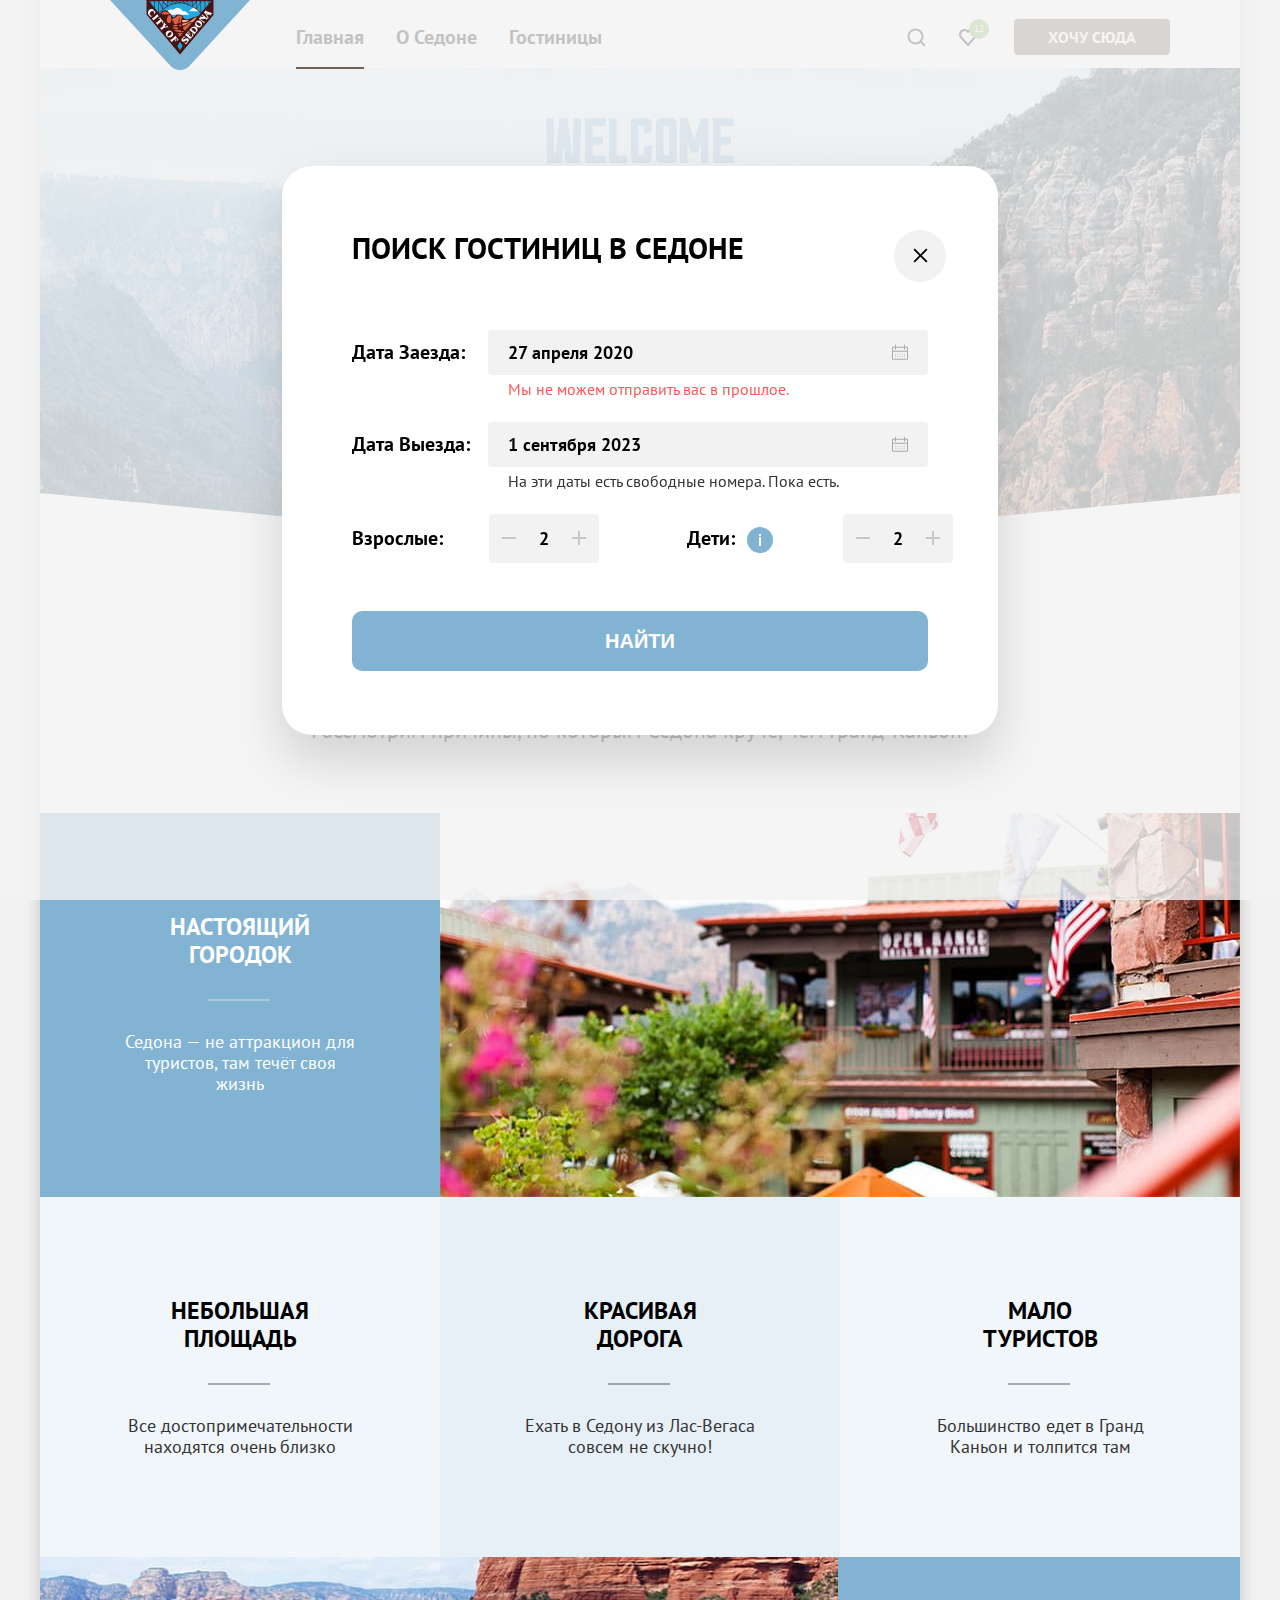
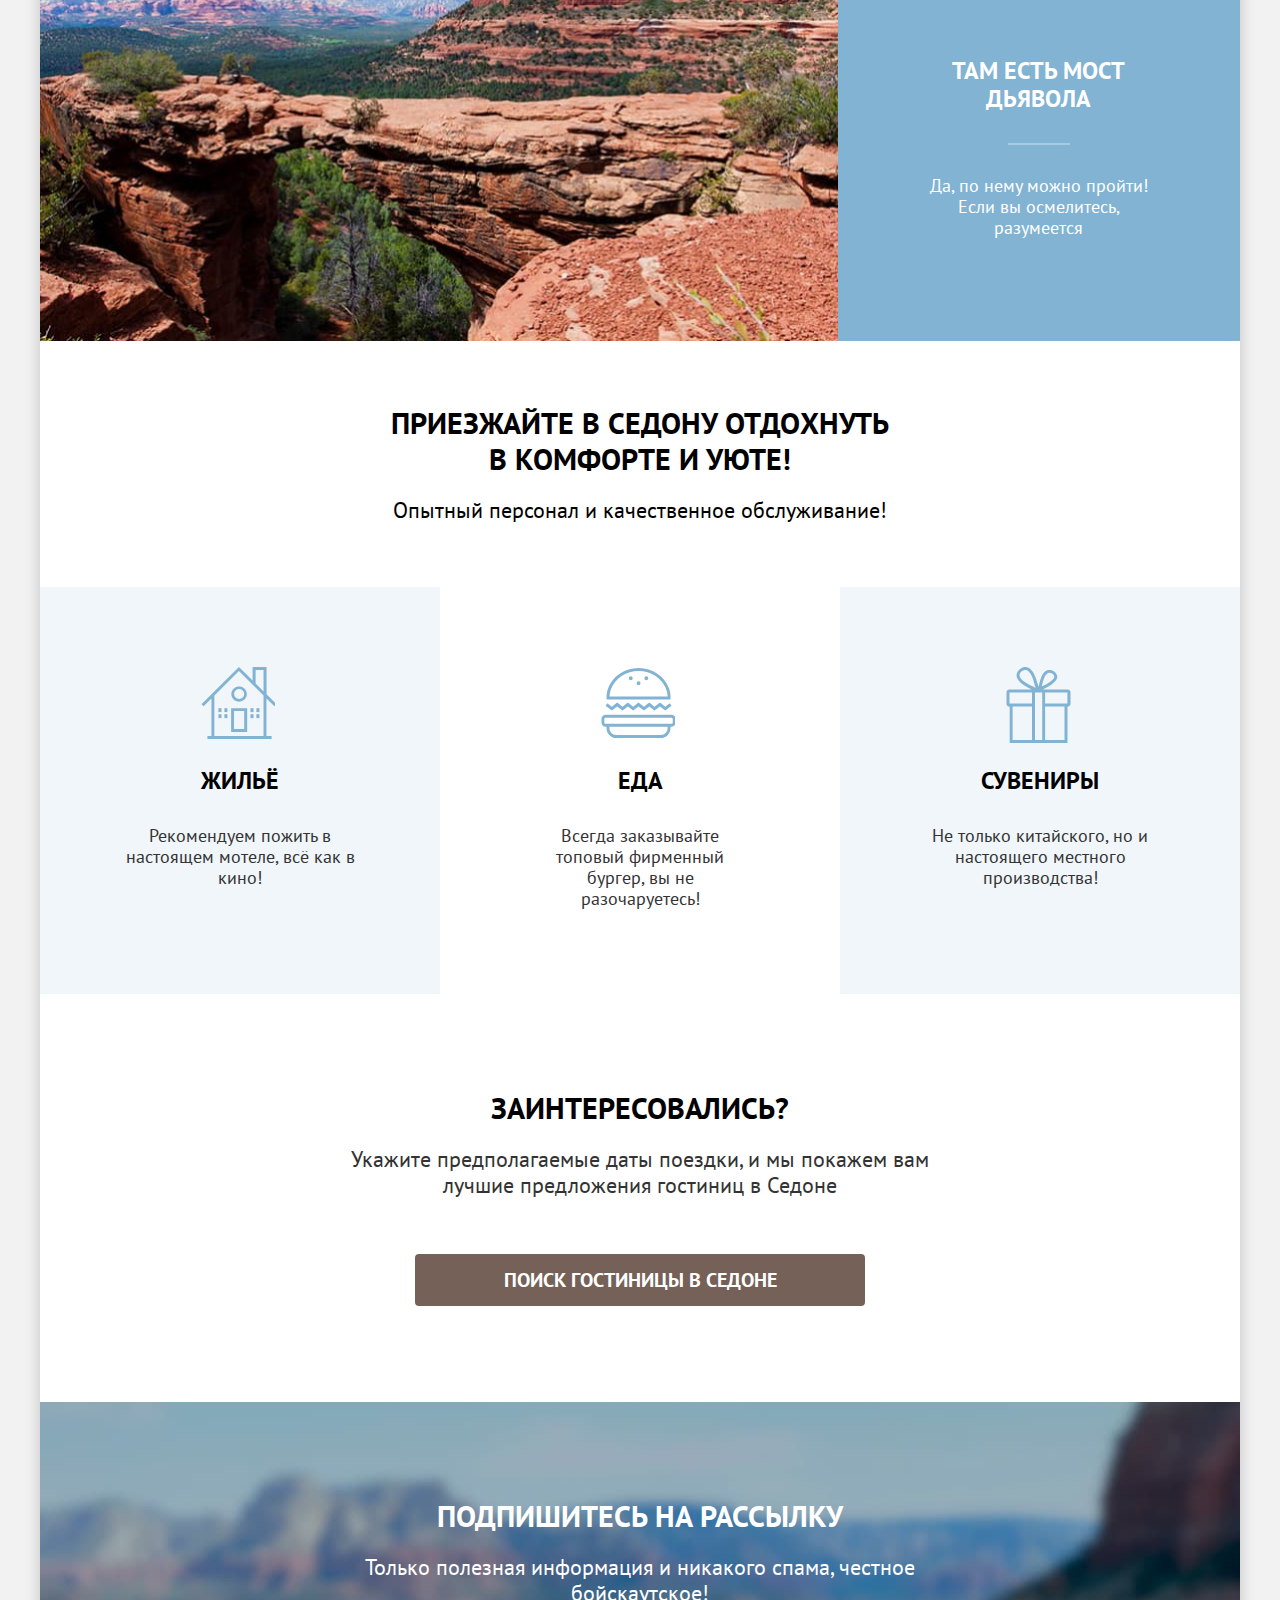
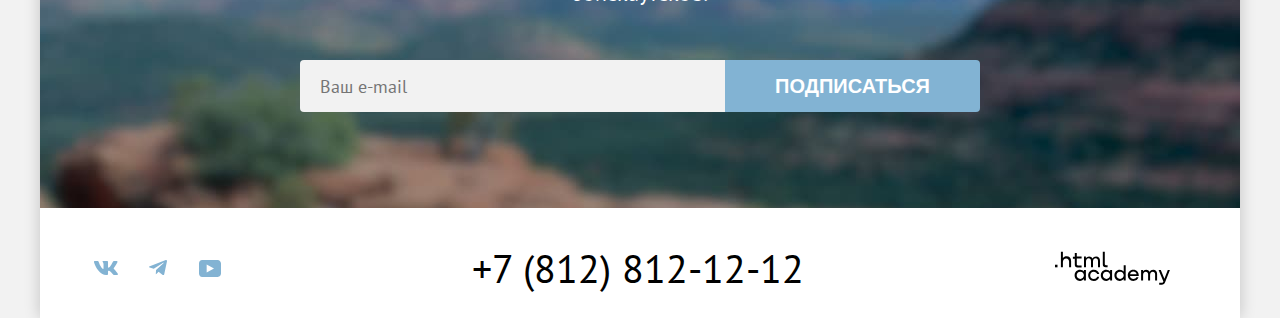
==== 9/index.html @ b0ceb41c ":heavy_check_mark: Сборка #9" ====
<!DOCTYPE html>
<html lang="ru">
  <head>
    <meta charset="utf-8">
    <title>HTML Academy: Седона</title>
    <link rel="stylesheet" href="styles/styles.css">
    <base href="https://htmlacademy-htmlcss.github.io/2109103-sedona-36/9/">
</head>
  <body>
    <div class="page-container">
      <header class="page-header">
        <nav class="main-navigation">
          <a class="navigation-logo" href="#"><img src="images/logo/logo-header.svg" alt="Логотип Седона." width="140" height="70"></a>
          <ul class="navigation-list">
            <li class="navigation-item">
              <a class="navigation-link navigation-link-current" href="main.html">Главная</a>
            </li>
            <li class="navigation-item">
              <a class="navigation-link" href="about.html">О седоне</a>
            </li>
            <li class="navigation-item">
              <a class="navigation-link" href="catalog.html">Гостиницы</a>
            </li>
          </ul>
          <ul class="navigation-list navigation-user">
            <li class="navigation-item">
              <a class="navigation-link" href="#">
                <svg class="navigation-icon" width="20" height="20" viewBox="0 0 20 20" aria-hidden="true" focusable="false" fill="none" xmlns="http://www.w3.org/2000/svg">
                  <path d="M19.5 18.0083L15.8 14.3287C16.8 13.0359 17.5 11.3453 17.5 9.4558C17.5 5.08011 13.9 1.5 9.5 1.5C5.1 1.5 1.5 5.17956 1.5 9.55525C1.5 13.9309 5.1 17.511 9.5 17.511C11.3 17.511 13 16.9144 14.4 15.8204L18.1 19.5L19.5 18.0083ZM9.5 15.5221C6.2 15.5221 3.5 12.837 3.5 9.55525C3.5 6.27348 6.2 3.5884 9.5 3.5884C12.8 3.5884 15.5 6.27348 15.5 9.55525C15.5 12.837 12.8 15.5221 9.5 15.5221Z"/>
                </svg>
                <span class="visually-hidden">Поиск.</span>
              </a>
            </li>
            <li class="navigation-item">
              <a class="navigation-link" href="#">
                <svg class="navigation-icon" width="20" height="20" viewBox="0 0 20 20" aria-hidden="true" focusable="false" fill="none" xmlns="http://www.w3.org/2000/svg">
                  <path d="M9.9 19C9.6 19 9.3 18.9 9.1 18.6C3.7 12.5 2.4 11.1 2.1 10.7C1.4 9.8 1 8.6 1 7.4C1 4.4 3.4 2 6.5 2C7.8 2 9 2.5 10 3.3C11 2.5 12.3 2 13.5 2C16.5 2 19 4.4 19 7.4C19 8.7 18.5 9.9 17.7 10.8L10.7 18.7C10.5 18.9 10.3 19 9.9 19ZM3.9 9.5C4.2 9.9 7.4 13.5 10 16.4L16.2 9.4C16.7 8.9 16.9 8.2 16.9 7.4C16.9 5.6 15.4 4.1 13.6 4.1C12.6 4.1 11.6 4.6 10.9 5.4C10.6 5.7 10.3 5.8 10 5.8C9.7 5.8 9.4 5.6 9.2 5.4C8.5 4.6 7.5 4.1 6.5 4.1C4.7 4.1 3.2 5.6 3.2 7.4C3.1 8.3 3.5 9 3.9 9.5C3.8 9.5 3.8 9.5 3.9 9.5Z"/>
                </svg>
                <span class="visually-hidden">Избранное.</span>
              </a>
              <span class="navigation-link-counter">12</span>
            </li>
            <li class="navigation-item">
              <a class="button navigation-button" href="#">
                Хочу сюда
              </a>
            </li>
          </ul>
        </nav>
      </header>
      <main class="main-container main-index">
        <section class="main-hero">
          <h1 class="visually-hidden">Седона.</h1>
          <img class="logo" src="images/logo/logo-welcome.svg" width="458" height="352" alt="Логотип города Седона с надписью добро пожаловать.">
        </section>

        <section class="welcome advantages-location">
          <h2 class="welcome-title">Седона — небольшой городок в Аризоне, заслуживающий большего!</h2>
          <p class="welcome-description">Рассмотрим причины, по которым Седона круче, чем Гранд-Каньон!</p>

          <h2 class="visually-hidden">Преимущества места расположения.</h2>
          <ul class="advantages-location-list">
            <li class="advantages-location-item location-item-image">
              <div class="item-container">
                <h3 class="advantages-location-title">Настоящий городок</h3>
                <p class="advantages-location-description">Седона — не аттракцион для туристов, там течёт своя жизнь</p>
              </div>
              <img class="advantages-location-image" src="images/advantages/advantages-photo-1.jpg" width="800" height="384" alt="Вид на бар в городе Седона.">
            </li>
            <li class="advantages-location-item bright-block">
              <div class="item-container item-container-white">
                <h3 class="advantages-location-title">Небольшая площадь</h3>
                <p class="advantages-location-description">Все достопримечательности находятся очень близко</p>
              </div>
            </li>
            <li class="advantages-location-item dark-block">
              <div class="item-container item-container-white">
                <h3 class="advantages-location-title">Красивая дорога</h3>
                <p class="advantages-location-description">Ехать в Седону из Лас-Вегаса совсем не скучно!</p>
              </div>
            </li>
            <li class="advantages-location-item bright-block">
              <div class="item-container item-container-white">
                <h3 class="advantages-location-title">Мало туристов</h3>
                <p class="advantages-location-description">Большинство едет в Гранд Каньон и толпится там</p>
              </div>
            </li>
            <li class="advantages-location-item location-item-image">
              <img class="advantages-location-image" src="images/advantages/advantages-photo-2.jpg" width="800" height="384" alt="Вид на каньон в городе Седона.">
              <div class="item-container">
                <h3 class="advantages-location-title">Там есть мост дьявола</h3>
                <p class="advantages-location-description">Да, по нему можно пройти! Если вы осмелитесь, разумеется</p>
              </div>
            </li>
          </ul>
        </section>

        <section class="about advantages-company">
          <h2 class="about-title">Приезжайте в Седону отдохнуть в комфорте и уюте!</h2>
          <p class="about-description">Опытный персонал и качественное обслуживание!</p>

          <h2 class="visually-hidden">Преимущества компании.</h2>
          <ul class="advantages-company-list">
            <li class="advantages-company-item advantages-accomodation bright-block">
              <h3 class="advantages-company-title ">Жильё</h3>
              <p class="advantages-company-description">Рекомендуем пожить в настоящем мотеле, всё как в кино!</p>
            </li>
            <li class="advantages-company-item advantages-food">
              <h3 class="advantages-company-title">Еда</h3>
              <p class="advantages-company-description">Всегда заказывайте топовый фирменный бургер, вы не разочаруетесь!</p>
            </li>
            <li class="advantages-company-item advantages-souvenirs bright-block">
              <h3 class="advantages-company-title">Сувениры</h3>
              <p class="advantages-company-description">Не только китайского, но и настоящего местного производства!</p>
            </li>
          </ul>
        </section>

        <section class="book-hotel">
          <h2 class="book-hotel-title">Заинтересовались?</h2>
          <p class="book-hotel-description">Укажите предполагаемые даты поездки, и мы покажем вам лучшие предложения гостиниц в Седоне</p>
          <a class="button book-hotel-button" href="catalog.html">Поиск гостиницы в Седоне</a>
        </section>
      </main>

      <footer class="page-footer">
          <section class="subscription">
            <h2 class="subscription-title">Подпишитесь на рассылку</h2>
            <p class="subscription-description">Только полезная информация и никакого спама, честное бойскаутское!</p>
            <form action="https://echo.htmlacademy.ru/" class="subscription-form" method="post">
              <label class="visually-hidden" for="id-input">Ваш E-mail</label>
              <input class="subscription-field" id="id-input" type="email" name="subscription-email" placeholder="Ваш e-mail">
              <button class="button subscription-button" type="submit">Подписаться</button>
            </form>
          </section>
        <div class="page-footer-container">
          <section class="footer-social">
            <h2 class="visually-hidden">Социальные сети.</h2>
            <ul class="footer-social-list">
              <li class="social-item">
                <a href="https://vk.com/htmlacademy" class="social-link">
                  <svg class="social-icon" aria-hidden="true" focusable="false" width="24" height="14" viewBox="0 0 24 14" fill="none" xmlns="http://www.w3.org/2000/svg">
                    <path fill-rule="evenodd" clip-rule="evenodd" d="M23.45 0.948C23.616 0.402 23.45 0 22.655 0H20.03C19.362 0 19.054 0.347 18.887 0.73C18.887 0.73 17.552 3.926 15.661 6.002C15.049 6.604 14.771 6.795 14.437 6.795C14.27 6.795 14.019 6.604 14.019 6.057V0.948C14.019 0.292 13.835 0 13.279 0H9.151C8.734 0 8.483 0.304 8.483 0.593C8.483 1.214 9.429 1.358 9.526 3.106V6.904C9.526 7.737 9.373 7.888 9.039 7.888C8.149 7.888 5.984 4.677 4.699 1.003C4.45 0.288 4.198 0 3.527 0H0.9C0.15 0 0 0.347 0 0.73C0 1.412 0.89 4.8 4.145 9.281C6.315 12.341 9.37 14 12.153 14C13.822 14 14.028 13.632 14.028 12.997V10.684C14.028 9.947 14.186 9.8 14.715 9.8C15.105 9.8 15.772 9.992 17.33 11.467C19.11 13.216 19.403 14 20.405 14H23.03C23.78 14 24.156 13.632 23.94 12.904C23.702 12.18 22.852 11.129 21.725 9.882C21.113 9.172 20.195 8.407 19.916 8.024C19.527 7.533 19.638 7.314 19.916 6.877C19.916 6.877 23.116 2.451 23.449 0.948H23.45Z"/>
                  </svg>
                  <span class="visually-hidden">Вконтакте.</span>
                </a>
              </li>
              <li class="social-item">
                <a href="https://t.me/htmlacademy" class="social-link">
                  <svg class="social-icon" aria-hidden="true" focusable="false" width="18" height="16" viewBox="0 0 18 16" fill="none" xmlns="http://www.w3.org/2000/svg">
                    <path d="M16.785 0.0992597L0.840489 6.24776C-0.247661 6.68481 -0.241365 7.29184 0.640845 7.56253L4.73445 8.83953L14.2058 2.8637C14.6537 2.59121 15.0629 2.7378 14.7265 3.03636L7.05283 9.96185H7.05103L7.05283 9.96275L6.77045 14.1823C7.18413 14.1823 7.36669 13.9925 7.59871 13.7686L9.58705 11.8351L13.7229 14.89C14.4855 15.31 15.0332 15.0941 15.2229 14.1841L17.9379 1.38885C18.2158 0.274623 17.5126 -0.229883 16.785 0.0992597Z"/>
                  </svg>
                  <span class="visually-hidden">Телеграм.</span>
                </a>
              </li>
              <li class="social-item">
                <a href="https://www.youtube.com/user/htmlacademyru" class="social-link">
                  <svg class="social-icon" aria-hidden="true" focusable="false" width="22" height="17" viewBox="0 0 22 17" fill="none" xmlns="http://www.w3.org/2000/svg">
                    <path d="M18.607 0H3.17413C1.31343 0 0 1.59375 0 3.4V13.4937C0 15.4062 1.31343 17 3.17413 17H18.8259C20.4677 17 22 15.4062 22 13.6V3.4C21.7811 1.59375 20.4677 0 18.607 0ZM7.66169 12.5375V4.4625L14.995 8.5L7.66169 12.5375Z"/>
                  </svg>
                  <span class="visually-hidden">Ютуб.</span>
                </a>
              </li>
            </ul>
          </section>

          <section class="footer-contacts">
            <h2 class="visually-hidden">Контакты.</h2>
            <address class="contacts-adress">
              <a href="tel:88128121212" class="contacts-phone">+7 (812) 812-12-12</a>
            </address>
          </section>

          <section class="footer-logo">
            <h2 class="visually-hidden">HTML academy.</h2>
            <a href="https://htmlacademy.ru/" class="html-link">
              <svg class="html-logo" aria-hidden="true" focusable="false" width="115" height="34" viewBox="0 0 115 34" fill="none" xmlns="http://www.w3.org/2000/svg">
                <path d="M0 13.7232V16.3232H2.5V13.7232H0Z"/>
                <path d="M11.6 5.32324C10 5.32324 8.8 6.02324 8 7.02324H7.9V0.823242H5.9V16.3232H7.9V11.0232C7.9 8.92324 9.2 7.42324 11.2 7.42324C13 7.42324 14.1 8.82324 14.1 10.6232V16.3232H16.1V10.2232C16.2 7.22324 14.3 5.32324 11.6 5.32324Z"/>
                <path d="M26.6 5.62324H21.8V1.92324H19.8V5.72324H17.9V7.72324H19.8V13.7232C19.8 15.4232 20.8 16.4232 22.5 16.4232H26.6V14.4232H22.9C22.2 14.4232 21.8 14.0232 21.8 13.3232V7.62324H26.6V5.62324Z"/>
                <path d="M41.1 5.42324C39.5 5.42324 38.2 6.22324 37.6 7.52324H37.5C36.9 6.32324 35.7 5.42324 34.1 5.42324C32.7 5.42324 31.6 6.22324 31 7.22324H30.9V5.62324H29V16.2232H31V10.8232C31 8.82324 32 7.32324 33.6 7.32324C35.1 7.32324 36 8.32324 36 9.92324V16.2232H38V10.6232C38 8.22324 39.4 7.32324 40.6 7.32324C42.1 7.32324 43 8.32324 43 9.92324V16.2232H45V9.72324C45.1 7.22324 43.6 5.42324 41.1 5.42324Z"/>
                <path d="M47.8 13.5232C47.8 15.2232 48.8 16.2232 50.6 16.2232H52.6V14.2232H50.9C50.2 14.2232 49.8 13.8232 49.8 13.1232V0.823242H47.8V13.5232Z"/>
                <path d="M28.9 20.5232C28 19.4232 26.7 18.7232 25 18.7232C21.9 18.7232 19.6 21.0232 19.6 24.3232C19.6 27.6232 21.9 29.9232 25 29.9232C26.8 29.9232 28 29.1232 28.8 28.0232H28.9V29.6232H30.9V19.0232H28.9V20.5232ZM25.3 27.9232C23.1 27.9232 21.7 26.3232 21.7 24.3232C21.7 22.3232 23.1 20.7232 25.3 20.7232C27.5 20.7232 28.9 22.3232 28.9 24.3232C28.9 26.2232 27.5 27.9232 25.3 27.9232Z"/>
                <path d="M44.2 22.8232C43.7 20.4232 41.6 18.7232 38.8 18.7232C35.4 18.7232 33.2 21.2232 33.2 24.3232C33.2 27.4232 35.4 29.9232 38.8 29.9232C41.6 29.9232 43.7 28.1232 44.2 25.7232H42.1C41.7 27.0232 40.4 28.0232 38.8 28.0232C36.6 28.0232 35.2 26.4232 35.2 24.4232C35.2 22.4232 36.6 20.8232 38.8 20.8232C40.4 20.8232 41.6 21.8232 42.1 23.0232H44.2V22.8232Z"/>
                <path d="M55.1 20.5232C54.2 19.4232 52.9 18.7232 51.2 18.7232C48.1 18.7232 45.8 21.0232 45.8 24.3232C45.8 27.6232 48.1 29.9232 51.2 29.9232C53 29.9232 54.2 29.1232 55 28.0232H55.1V29.6232H57.1V19.0232H55.1V20.5232ZM51.5 27.9232C49.3 27.9232 47.9 26.3232 47.9 24.3232C47.9 22.3232 49.3 20.7232 51.5 20.7232C53.7 20.7232 55.1 22.3232 55.1 24.3232C55.1 26.2232 53.6 27.9232 51.5 27.9232Z"/>
                <path d="M68.7 20.6232C67.8 19.5232 66.5 18.7232 64.8 18.7232C61.7 18.7232 59.4 21.0232 59.4 24.3232C59.4 27.6232 61.6 29.9232 64.8 29.9232C66.5 29.9232 67.8 29.1232 68.6 28.1232H68.7V29.6232H70.7V14.2232H68.7V20.6232ZM65.1 27.9232C62.9 27.9232 61.5 26.3232 61.5 24.3232C61.5 22.3232 62.9 20.7232 65.1 20.7232C67.3 20.7232 68.7 22.3232 68.7 24.3232C68.6 26.3232 67.2 27.9232 65.1 27.9232Z"/>
                <path d="M78.3 18.7232C75 18.7232 72.8 21.2232 72.8 24.3232C72.8 27.3232 74.9 29.9232 78.3 29.9232C80.8 29.9232 82.8 28.6232 83.5 26.3232H81.4C80.9 27.3232 79.8 27.9232 78.4 27.9232C76.5 27.9232 75.1 26.6232 75 25.0232H83.8C84 21.4232 81.8 18.7232 78.3 18.7232ZM78.3 20.6232C80 20.6232 81.3 21.6232 81.6 23.2232H75.1C75.4 21.7232 76.6 20.6232 78.3 20.6232Z"/>
                <path d="M98.2 18.7232C96.6 18.7232 95.3 19.5232 94.6 20.7232H94.5C93.9 19.5232 92.7 18.7232 91.1 18.7232C89.7 18.7232 88.6 19.4232 88 20.5232V19.0232H86.1V29.6232H88.1V24.2232C88.1 22.2232 89.1 20.8232 90.7 20.7232C92.2 20.7232 93.1 21.7232 93.1 23.3232V29.6232H95.1V24.0232C95.1 21.6232 96.5 20.7232 97.7 20.7232C99.2 20.7232 100.1 21.7232 100.1 23.3232V29.6232H102.1V23.1232C102.2 20.5232 100.7 18.7232 98.2 18.7232Z"/>
                <path d="M109.4 27.8232L105.8 18.9232H103.6L108.4 30.5232C108.1 31.4232 107.7 31.7232 106.7 31.7232H104.2V33.7232H106.7C108.5 33.7232 109.5 32.9232 110.2 31.1232L114.9 18.9232H112.8L109.4 27.8232Z"/>
              </svg>
              <span class="visually-hidden">HTML academy.</span>
            </a>
          </section>
        </div>
      </footer>
    </div>
    <div class="modal-container">
      <div class="modal modal-search">
        <button class="modal-close-button">
          <span class="visually-hidden">Закрыть окно</span>
        </button>
        <section class="modal-content">
          <h2 class="modal-title">Поиск гостиниц в Седоне</h2>
          <form  class="search-form" action="https://echo.htmlacademy.ru/" method="post">
            <p class="field-group group-check-in">
              <label class="check-label" for="check-in">Дата Заезда:</label>
              <input class="check-field field" type="text" id="check-in" name="check-in" placeholder="27 апреля 2020">
              <span class="date date-error">Мы не можем отправить вас в прошлое.</span>
            </p>
            <p class="field-group group-check-out">
              <label class="check-label" for="check-out">Дата Выезда:</label>
              <input class="check-field field" type="text" id="check-out" name="check-out" placeholder="1 сентября 2023">
              <span class="date date-free">На эти даты есть свободные номера. Пока есть.</span>
            </p>
            <div class="field-people-container">
              <p class="field-group field-group-people">
                <div class="field-people-left">
                  <label class="check-label check-label-people label-adults" for="adults">Взрослые:</label>
                  <div class="field-button-container">
                    <button class="field-button button-minus">
                      <svg class="button-icon icon-plus" aria-hidden="true" focusable="false" width="14" height="2" viewBox="0 0 14 2" fill="none" xmlns="http://www.w3.org/2000/svg">
                        <path d="M0 0L0 2L14 2V0L0 0Z"/>
                      </svg>
                    </button>
                    <input class="adults-field field" type="number" id="adults" name="adults" placeholder="2">
                    <button class="field-button button-plus">
                      <svg class="button-icon icon-minus" aria-hidden="true" focusable="false" width="20" height="20" viewBox="0 0 20 20" fill="none" xmlns="http://www.w3.org/2000/svg">
                        <path d="M17 9H11V3H9V9H3V11H9V17H11V11H17V9Z"/>
                      </svg>
                    </button>
                  </div>
                </div>
              </p>
              <p class="field-group field-group-people">
                <div class="field-people-right">
                  <span class="check-label form-label-icon">
                    <label class="check-label check-label-people label-children" for="children">Дети:</label>
                    <span class="tooltip">
                      <button class="tooltip-toggle" aria-labelledby="tooltip-label-date">
                        <svg class="tooltip-icon" width="26" height="26" viewBox="0 0 26 26" fill="none" xmlns="http://www.w3.org/2000/svg">
                          <circle cx="13" cy="13" r="13" fill="#83B3D3"/>
                          <path fill-rule="evenodd" clip-rule="evenodd" d="M12 7H14V9H12V7ZM14 19H12V10H14V19Z" fill="white"/>
                        </svg>
                      </button>
                      <span class="tooltip-text" role="tooltip" id="tooltip-label-date">
                        Укажите количество детей, которые будут с вами, возраст которых от 6 до 18 лет. Дети до 6 лет размещаются бесплатно.
                      </span>
                    </span>
                  </span>
                  <div class="field-button-container">
                    <button class="field-button button-minus">
                      <svg class="button-icon icon-plus" aria-hidden="true" focusable="false" width="14" height="2" viewBox="0 0 14 2" fill="none" xmlns="http://www.w3.org/2000/svg">
                        <path d="M0 0L0 2L14 2V0L0 0Z"/>
                      </svg>
                    </button>
                    <input class="children-field field" type="number" id="children" name="children" placeholder="2">
                    <button class="field-button button-plus">
                      <svg class="button-icon icon-minus" aria-hidden="true" focusable="false" width="20" height="20" viewBox="0 0 20 20" fill="none" xmlns="http://www.w3.org/2000/svg">
                        <path d="M17 9H11V3H9V9H3V11H9V17H11V11H17V9Z"/>
                      </svg>
                    </button>
                  </div>
                </div>
              </p>
            </div>
            <button type="submit" class="button search-form-button">Найти</button>
          </form>
        </section>
      </div>
    </div>
  </body>
</html>
---- 9/styles/styles.css ----
/*-------FONTS--------*/

@font-face {
  font-family: "PT sans";
  src: url("../fonts/ptsans-400.woff2") format("woff2");
  font-weight: 400;
  font-style: normal;
  font-display: swap;
}

@font-face {
  font-family: "PT sans";
  src: url("../fonts/ptsans-700.woff2") format("woff2");
  font-weight: 700;
  font-style: normal;
  font-display: swap;
}

/*-------VISUALLY_HIDDEN--------*/

.visually-hidden {
  position: absolute;
  width: 1px;
  height: 1px;
  margin: -1px;
  padding: 0;
  border: 0;
  clip: rect(0 0 0 0);
  overflow: hidden;
}

/*-------BODY--------*/

body {
  font-family: "PT sans", sans-serif;
  font-size: 18px;
  line-height: 21px;
  color: #000000;
  background-color: #f2f2f2;
  margin: 0;
}

html {
  height: 100%;
}

/*-------CONTAINERS--------*/

.main-container {
  margin-top: -6px;
  flex-grow: 1;
}

.page-container {
  display: flex;
  flex-direction: column;
  min-height: 100%;
  width: 1200px;
  margin: 0 auto;
  background-color: #ffffff;
  box-shadow: 0 0 15px rgba(0, 0, 0, 0.2);
}

.page-footer-container {
  display: flex;
  padding: 40px 70px 30px 40px;
}

.filters-container-left {
  margin-right: 140px;
  display: flex;
}

.filters-container-right {
  display: flex;
}

.filters-button-container {
  display: flex;
  flex-direction: column;
  gap: 32px;
  margin-left: 70px;
  justify-content: flex-end;
}

.catalog-hotels {
  box-shadow: none;
}

.catalog-hotels-sorting {
  display: flex;
  align-items: center;
  padding: 50px 70px 40px 70px;
}

.item-container {
  padding: 100px 85px;
  position: relative;
}

.item-container::before {
  content: "";
  position: absolute;
  width: 60px;
  display: block;
  border: 1px solid #ffffff4d;
  top: 186px;
  right: 170px;
}

.item-container.item-container-white::before {
  border: 1px solid #0000004d;
}

.card-content-container {
  display: flex;
  flex-wrap: wrap;
}

.card-button-container {
  display: flex;
  margin-bottom: 16px;
}

/*-------MODAL--------*/

.modal-container {
  position: fixed;
  top: 0;
  left: 0;
  display: flex;
  width: 100%;
  height: 100%;
  background: rgba(242, 242, 242, 0.8);
}

.modal-container-close {
  display: none;
}

.modal {
  position: relative;
  margin: auto;
  padding: 64px 70px;
  background-color: #ffffff;
  box-shadow: 0 25px 50px rgba(0, 0, 0, 0.15);
  border-radius: 30px;
}

.modal-search {
  width: 576px;
}

.field {
  font: inherit;
  font-weight: 700;
  font-size: 18px;
  background-color: #f2f2f2;
  border: none;
  border-radius: 4px;
}

.field::placeholder {
  color: #000000;
}

.field-group {
  display: flex;
  flex-wrap: wrap;
  align-items: center;
  justify-content: space-between;
  margin: 0;
  margin-bottom: 22px;
}

.date {
  color: #333333;
  font-size: 16px;
  line-height: 21px;
  margin-top: 4px;
  margin-left: 156px;
}

.date-error {
  color: #ff5757;
}

.field-group-people {
  margin: 0;
}

.modal-close-button {
  position: absolute;
  padding: 0;
  top: 64px;
  right: 52px;
  width: 52px;
  height: 52px;
  background-color: #f2f2f2;
  border: none;
  background-image: url("../images/cross.svg");
  background-repeat: no-repeat;
  background-position: center;
  border-radius: 50%;
  cursor: pointer;
}

.modal-close-button:hover {
  background-color: #e6e6e6;
}

.modal-close-button:focus {
  outline: 3px solid #83b3d3;
}

.modal-close-button:active {
  outline: none;
  background-image: url("../images/cross-active.svg");
}

.modal-title {
  margin: 0;
  margin-bottom: 64px;
  font-weight: 700;
  font-size: 30px;
  line-height: 36px;
  text-transform: uppercase;
}

.search-form-button {
  width: 576px;
  background-color: #83b3d3;
  border-radius: 10px;
  font-weight: 700;
  font-size: 20px;
  line-height: 24px;
  padding-top: 18px;
  padding-bottom: 18px;
}

.check-label {
  font-weight: 700;
  font-size: 20px;
  line-height: 24px;
}

.check-field {
  padding: 12px 20px;
  width: 400px;
  background-image: url("../images/calendar.svg");
  background-repeat: no-repeat;
  background-position: right 20px center;
  appearance: none;
}

.check-field:hover {
  background-color: #e6e6e6;
}

.check-field:focus {
  outline: 3px solid #83b3d3;
}

.check-field:focus-visible {
  outline: 2px solid #000000;;
}

.adults-field,
.children-field {
  display: block;
  width: 10px;
  font: inherit;
  text-align: center;
  font-weight: 700;
  background-color: #f2f2f2;
  border: none;
  border-radius: 0;
  padding: 14px 10px;
  appearance: textfield;
}

.adults-field::-webkit-outer-spin-button,
.adults-field::-webkit-inner-spin-button,
.children-field::-webkit-outer-spin-button,
.children-field::-webkit-inner-spin-button {
  appearance: none;
  margin: 0;
}

.label-children {
  display: block;
  position: relative;
}

/* .label-children::before {
  display: block;
  position: absolute;
  content: "";
  width: 20px;
  height: 20px;
  left: 62px;
  top: 3px;
  background-image: url("../images/information.svg");
  background-position: center;
  background-color: #83b3d3;
  border-radius: 50%;
  cursor: pointer;
} */

.field-button {
  padding: 23px 20px;
  border: none;
  background-color: #f2f2f2;
  position: relative;
  cursor: pointer;
}

.button-minus {
  border-radius: 4px 0 0 4px;
}

.button-plus {
  border-radius: 0 4px 4px 0;
}

.icon-plus {
  position: absolute;
  top: 0;
  right: 0;
  bottom: 0;
  left: 0;
  margin: auto;
  width: 14px;
  height: 2px;
  fill: #7561574D;
}

.icon-minus {
  position: absolute;
  top: 0;
  right: 0;
  bottom: 0;
  left: 0;
  margin: auto;
  width: 20px;
  height: 20px;
  fill: #7561574D;
}

.icon-minus:hover,
.icon-plus:hover {
  fill: #000000;
}

.icon-minus:focus,
.icon-plus:focus {
  outline: 3px solid #82B3D3;
}

.icon-minus:active,
.icon-plus:active {
  fill: #7561574D;
}

.field-people-container {
  display: flex;
  justify-content: space-between;
  align-items: center;
  margin-bottom: 48px;
}

.field-button-container {
  display: flex;
}

.field-people-left,
.field-people-right {
  display: flex;
  align-items: center;
}

.field-people-left {
  margin-right: 88px;
}

.field-people-left .check-label-people {
  margin-right: 46px;
}

.field-people-right .check-label-people {
  margin-right: 46px;
  padding-right: 36px;
}

/*-------TOOLTIP--------*/

.tooltip {
  position: absolute;
  margin-top: -23px;
  margin-left: 60px;
  width: 26px;
  height: 26px;
}

.tooltip-toggle {
  border: none;
  background-color: transparent;
  padding: 0;
  margin: 0;
  display: block;
}

.tooltip-icon {
  width: 100%;
  height: 100%;
  color: #83b3d3;
  display: block;
}

.tooltip-text {
  background-color: #333333;
  color: #ffffff;
  font-size: 16px;
  line-height: 20px;
  font-weight: 400;
  text-transform: none;
  padding: 15px 18px 18px 22px;
  border-radius: 10px;
  display: none;
  width: 216px;
  position: absolute;
  margin-top: 15px;
  transform: translateX(-44%);
  z-index: 1;
}

.tooltip-text::before {
  position: absolute;
  content: "";
  display: block;
  top: 20px;
  width: 0;
  height: 0;
  top: -10px;
  right: 120px;
  border-left: 10px solid transparent;
  border-right: 10px solid transparent;
  border-bottom: 10px solid #333333;
}

.tooltip-toggle:hover + .tooltip-text,
.tooltip-toggle:focus + .tooltip-text {
  display: block;
}

.form-label-icon {
  position: relative;
  padding-right: 26px;
}

/*-------LOGO--------*/

.logo {
  display: block;
  margin: 0 auto;
  padding-top: 50px;
  padding-bottom: 80px;
}

/*-------LINKS--------*/

.navigation-link {
  display: block;
  font-weight: 700;
  font-size: 20px;
  line-height: 24px;
  text-decoration: none;
  color: #000000;
  text-transform: capitalize;
  text-align: center;
  padding: 20px 16px;
  position: relative;
}

.navigation-user .navigation-link {
  min-width: 20px;
  min-height: 20px;
}

.page-footer a {
  text-decoration: none;
  color: #000000;
}

.breadcrumbs {
  padding: 0;
  margin: 0;
  margin-top: 8px;
  margin-bottom: 40px;
  display: flex;
  align-items: center;
  list-style-type: none;
}

.breadcrumbs-item {
  position: relative;
  margin-right: 28px;
}

.breadcrumbs-item::after {
  content: "";
  display: block;
  background-image: url("../images/breadcrumbs/breadcrumbs-arrow.svg");
  background-repeat: no-repeat;
  background-position: center;
  width: 6px;
  height: 10px;
  right: -18px;
  top: 3px;
  position: absolute;
}

.breadcrumbs-link {
  font-weight: 400;
  font-size: 16px;
  line-height: 21px;
  color: #ffffff;
  text-decoration: none;
  display: block;
}

.breadcrumbs-item:last-child::after {
  content: none;
}

.breadcrumbs-icon {
  min-width: 13px;
  min-height: 15px;
  background-image: url("../images/breadcrumbs/breadcrumbs-home.svg");
  background-position: center;
  background-repeat: no-repeat;
  cursor: pointer;
}

.breadcrumbs-icon svg {
  fill: #ffffff;
}

.breadcrumbs-link:focus-visible {
  outline: 1px solid #83b3d3;
}

.breadcrubms-link-text:hover {
  color: #ffffff99;
}

.breadcrubms-link-text:focus {
  outline: none;
}

.breadcrubms-link-text:active {
  color: #ffffff4d;
}

.hotel-card-link {
  text-decoration: none;
  font-weight: 700;
  font-size: 24px;
  line-height: 28px;
  color: #000000;
}

/*-------PAGINATION--------*/

.pagination-link {
  display: block;
  text-decoration: none;
  font-weight: 700;
  font-size: 20px;
  line-height: 36px;
  background-color: #82b3d3;
  color: #ffffff;
  text-align: center;
  padding: 12px 24px;
  border-radius: 4px;
  outline: none;
}

.pagination-link:hover {
  background-color: #68a2ca;
}

.pagination-link:focus {
  background-color: #68a2ca;
}

.pagination-link:active {
  color: #ffffff4d;
}

.pagination-current,
.pagination-current:hover,
.pagination-current:focus,
.pagination-current:active {
  background-color: #f2f2f2;
  color: #000000;
  cursor: pointer;
}

/*-------BUTTONS--------*/

.button {
  color: #ffffff;
  text-transform: uppercase;
  text-decoration: none;
  text-align: center;
  font-weight: 700;
  border: none;
}

.navigation-button {
  display: flex;
  align-items: center;
  background-color: #756157;
  padding: 8px 34px;
  border-radius: 4px;
  margin-left: 20px;
  font-weight: 700;
  font-size: 16px;
  line-height: 20px;
}

.button:hover,
.button:focus {
  outline: none;
  background-color: #615048;
}

.button:active {
  color: #ffffff4d;
}

.button:disabled {
  background-color: #e5e5e5;
  color: #ffffff;
}

.book-hotel-button {
  display: block;
  border-radius: 4px;
  padding: 8px 50px;
  width: 350px;
  margin: 0 auto;
  margin-bottom: 96px;
  background-color: #756157;
  font-size: 20px;
  line-height: 36px;
}

.subscription-button {
  border-radius: 0 4px 4px 0;
  padding: 8px 50px;
  font-weight: 700;
  font-size: 20px;
  line-height: 36px;
  background-color: #82b3d3;
  color: #ffffff;
}

.subscription-button:hover,
.subscription-button:focus,
.button-apply:hover,
.hotel-card-button-favorite:hover,
.hotel-card-button-favorite:focus {
  outline: none;
  background-color: #68a2ca;
  cursor: pointer;
}

.button-apply {
  background-color: #82b3d3;
  font-weight: 700;
  font-size: 16px;
  line-height: 20px;
  text-align: center;
  text-transform: uppercase;
  padding: 8px 50px;
  border-radius: 4px;
  margin-top: 56px;
}


.button-reset {
  background: none;
  font-weight: 700;
  font-size: 16px;
  line-height: 20px;
  text-align: center;
  text-transform: uppercase;
  padding: 8px 50px;
}

.button-reset:hover {
  background: none;
  color: #ffffff4d;
}

.button-reset:focus {
  outline: 3px solid #83B3D3;
  border-radius: 4px;
}

.button-display {
  min-width: 16px;
  min-height: 14px;
  padding: 16px;
  color: #000000;
  border: 2px solid #e5e5e5;
  border-radius: 4px;
  display: flex;
  box-sizing: border-box;
}

.button-display:hover {
  border-color: #000000;
}

.button-display:focus {
  border-color: #68a2ca;
  outline: none;
}

.button-display:active {
  border-color: #000000;
}

.button-outlined {
  border: 2px solid #000000;
  border-radius: 4px;
}

.hotel-card-button-favorite {
  text-align: center;
  font-weight: 700;
  font-size: 16px;
  line-height: 20px;
  background-color: #82b3d3;
  width: 140px;
  padding: 8px 26px;
  border-radius: 4px;
}

.hotel-card-button-favorite-current {
  text-align: center;
  font-weight: 700;
  font-size: 16px;
  line-height: 20px;
  background-color: #7db54f;
  width: 140px;
  padding: 8px 26px;
  border-radius: 4px;
}

.hotel-card-button-favorite-current:hover {
  background-color: #6c9e42;
  cursor: pointer;
}

.hotel-card-button-favorite-current:focus {
  outline: none;
  background-color: #6c9e42;
}

.card-button-more {
  display: flex;
  align-items: center;
  justify-content: center;
  background-color: #756157;
  font-weight: 700;
  font-size: 16px;
  line-height: 20px;
  text-transform: uppercase;
  text-align: center;
  color: #ffffff;
  width: 140px;
  margin-right: 20px;
  border-radius: 4px;
}

.search-form-button:hover,
.search-form-button:focus  {
  background-color: #68a2Ca;
}

/*-------HERO_BACKGROUND--------*/

.main-hero {
  background-image: url("../images/divider.svg"), url("../images/background/background-welcome.jpg");
  background-size: 100% auto, 100% auto;
  background-repeat: no-repeat, no-repeat;
  background-position: bottom, center;
  margin-bottom: 70px;
  position: relative;
}

.inner-hero {
  background-image: url("../images/background/background-catalog.jpg");
  background-size: cover;
  background-repeat: no-repeat;
  padding: 30px 70px 70px 70px;
}

/*-------WELCOME--------*/

.welcome {
  text-align: center;
  margin-bottom: 64px;
}

.welcome-title {
  width: 620px;
  display: inline-block;
  font-weight: 700;
  font-size: 30px;
  line-height: 36px;
  text-transform: uppercase;
  margin: 0;
  margin-bottom: 25px;
}

.welcome-description {
  font-weight: 400;
  font-size: 22px;
  line-height: 26px;
  margin: 0;
  margin-bottom: 70px;
}

/*-------ADVANTAGES--------*/

.advantages-company-list,
.advantages-location-list {
  padding: 0;
  margin: 0;
  list-style-type: none;
}

/*-------ADVANTAGES_LOCATION--------*/

.advantages-location-item {
  width: 400px;
  background-color: #82b3d3;
}

.location-item-image {
  width: 1200px;
  display: flex;
}

.advantages-location-list {
  text-align: center;
  color: #ffffff;
  display: flex;
  flex-wrap: wrap;
}

.bright-block {
  background-color: #83b3d31f;
  color: #000000;
}

.bright-block p {
  color: #333333;
}

.dark-block {
  background-color: #83b3d333;
  color: #000000;
}

.dark-block p {
  color: #333333;
}

.advantages-location-title {
  width: 175px;
  display: inline-block;
  margin: 0;
  margin-bottom: 62px;
  font-weight: 700;
  font-size: 24px;
  line-height: 28px;
  text-transform: uppercase;
}

.advantages-location-description {
  margin: 0;
  font-weight: 400;
  font-size: 18px;
  line-height: 21px;
}

/*-------ABOUT--------*/

.about {
  text-align: center;
  margin-bottom: 96px;
}

.about-title {
  display: inline-block;
  width: 500px;
  margin: 0;
  margin-bottom: 20px;
  font-weight: 700;
  font-size: 30px;
  line-height: 36px;
  text-transform: uppercase;
}

.about-description {
  margin: 0;
  margin-bottom: 64px;
  font-weight: 400;
  font-size: 22px;
  line-height: 26px;
}

/*-------ADVANTAGES_COMPANY--------*/

.advantages-company-list {
  display: flex;
  justify-content: space-between;
  text-align: center;
}

.advantages-company-item {
  padding: 180px 85px 85px 85px;
  width: 400px;
}

.advantages-company-title {
  margin: 0;
  margin-bottom: 30px;
  font-weight: 700;
  font-size: 24px;
  line-height: 28px;
  text-transform: uppercase;
}

.advantages-company-description {
  margin: 0;
  font-weight: 400;
  color: #333333;
  font-size: 18px;
  line-height: 21px;
}

.advantages-company-item {
  position: relative;
}

.advantages-company-item::before {
  content: "";
  position: absolute;
  background-repeat: no-repeat;
  display: block;
  top: 80px;
  right: 165px;
}

.advantages-accomodation::before {
  background-image: url("../images/advantages/advantages-icon-1.svg");
  width: 75px;
  height: 72px;
}

.advantages-food::before {
  background-image: url("../images/advantages/advantages-icon-2.svg");
  width: 75px;
  height: 72px;
}

.advantages-souvenirs::before {
  background-image: url("../images/advantages/advantages-icon-3.svg");
  width: 75px;
  height: 77px;
}

/*-------ADVANTAGES--------*/

.advantages-company-list,
.advantages-location-list {
  margin: 0;
  padding: 0;
}

/*-------BOOK_HOTEL--------*/

.book-hotel {
  text-align: center;
}

.book-hotel-title {
  margin: 0;
  margin-bottom: 20px;
  font-weight: 700;
  font-size: 30px;
  line-height: 36px;
  text-transform: uppercase;
}

.book-hotel-description {
  width: 590px;
  display: inline-block;
  margin: 0;
  margin-bottom: 56px;
  font-weight: 400;
  font-size: 22px;
  line-height: 26px;
  color: #333333;
}

/*-------SUBSCRIPTION--------*/

.subscription {
  padding: 96px 260px;
  text-align: center;
  background-image: url("../images/background/background-subscribe.jpg");
  background-size: 100% auto;
  background-repeat: no-repeat;
  color: #ffffff;
}

.subscription-catalog {
  padding: 96px 260px;
  text-align: center;
  background-size: 100% auto;
  background-repeat: no-repeat;
  color: #000000;
}

.subscription-title {
  margin: 0;
  margin-bottom: 20px;
  font-weight: 700;
  font-size: 30px;
  line-height: 36px;
  text-transform: uppercase;
}

.subscription-description {
  margin: 0;
  margin-bottom: 54px;
  font-size: 22px;
  line-height: 26px;
}

.subscription-form {
  display: flex;
  justify-content: center;
}

.subscription-field {
  width: 450px;
  border: none;
  border-radius: 4px 0 0 4px;
  background-color: #f2f2f2;
  margin: 0;
  padding: 14px 20px;
  font: inherit;
}

.subscription-field:focus {
  outline: 2px solid #68a2ca;;
}


/*-------FOOTER--------*/

.contacts-adress {
  font-size: 40px;
  line-height: 40px;
  text-transform: uppercase;
  font-style: normal;
}

.contacts-phone {
  text-align: center;
  display: inline-block;
  width: 720px;
}

.contacts-phone:hover,
.contacts-phone:focus {
  outline: none;
  color: #756157;
}

.contacts-phone:active {
  color: #7561574D;
}

.footer-social-list {
  list-style-type: none;
  margin: 0;
  padding: 0;
  display: flex;
  margin-right: 42px;
}

.social-item {
  min-width: 24px;
  min-height: 14px;
  padding: 12px 14px;
  position: relative;
}

.social-icon {
  position: absolute;
  top: 0;
  right: 0;
  bottom: 0;
  left: 0;
  margin: auto;
  fill: #83b3d3;
}

.social-icon:hover,
.social-icon:focus {
  outline: none;
  fill: #68a2ca;
}

.social-icon:active {
  fill: #68a2ca4d;
}

.footer-social {
  display: flex;
  flex-wrap: wrap;
}

.footer-logo {
  margin-left: auto;
  width: 115px;
  position: relative;
}

.html-logo {
  position: absolute;
  top: 0;
  right: 0;
  bottom: 0;
  left: 0;
  margin: auto;
  fill: #000000;
}

.html-logo:hover,
.html-logo:focus {
  outline: none;
  fill: #756157;
}

.html-logo:active {
  fill: #7561574d;
}

/*-------CATALOG_HOTELS--------*/

.hotel-card-title {
  font-weight: 700;
  font-size: 24px;
  line-height: 28px;
  margin: 0;
  margin-bottom: 16px;
}

.hotel-card-image {
  margin-bottom: 16px;
}

.catalog-hotels-title {
  margin: 0;
  font-weight: 700;
  font-size: 30px;
  line-height: 36px;
  text-transform: uppercase;
  margin-right: 200px;
}

.catalog-hotels-select-control {
  padding: 14px 20px;
  border: 2px solid #e5e5e5;
  border-radius: 4px;
  width: 290px;
  font: inherit;
  font-size: 18px;
  line-height: 21px;
  color: #333333;
  background-image: url("../images/arrow.svg");
  background-repeat: no-repeat;
  background-position: right 16px center;
  appearance: none;
}

.catalog-hotels-select-control:hover {
  border-color: #68a2ca;
}

.catalog-hotels-select-control:focus {
  outline: none;
  border-color: #68a2ca;
}

.catalog-hotels-select-control:active {
  border-color: #3f5e72;
}

.catalog-hotels-select-control:disabled {
  color: #0000004d;
  border-color: #0000004d;
}


.hotel-card-category {
  color: #333333;
  font-size: 18px;
  line-height: 21px;
  width: 140px;
  margin-right: 20px;
  margin-bottom: 16px;
}

.hotel-card-price {
  font-size: 18px;
  line-height: 21px;
  color: #333333;
  font-weight: 400;
  text-align: right;
  width: 140px;
}

.hotel-card-review {
  font-size: 16px;
  line-height: 20px;
  text-align: center;
  text-transform: uppercase;
  background-color: #f2f2f2;
  color: #333333;
  padding: 8px 22px;
  border-radius: 4px;
}

.hotel-card-stars {
  display: block;
  background-image: url("../images/star-review.svg");
  background-repeat: space;
  text-align: center;
  width: 140px;
  height: 17px;
  margin: 0;
  padding: 0;
}

.card-four-star {
  width: 80px;
}

.card-three-star {
  width: 60px;
}

.card-two-star {
  width: 40px;
}

.card-one-star {
  width: 20px;
}

.review-container {
  display: flex;
  align-items: center;
  width: 100%;
  justify-content: space-between;
}

.hotel-list {
  margin: 0;
  padding: 0;
  padding-left: 70px;
  padding-right: 70px;
  list-style-type: none;
  margin-bottom: 80px;
  display: grid;
  grid-template-columns: repeat(3, 340px);
  gap: 20px;
}

.catalog-hotels-display {
  display: flex;
  align-items: center;
  justify-content: center;
  padding: 0;
  margin: 0;
  list-style-type: none;
  margin-left: auto;
}

.hotel-card {
  padding: 20px;
  border: 1px solid #e6e6e6;
  border-radius: 4px;
  display: flex;
  flex-direction: column;
  flex-wrap: wrap;
}

/*-------CATALOG_FILTERS--------*/

.inner-hero {
  display: flex;
  flex-wrap: wrap;
  flex-direction: column;
}

.inner-header-title {
  display: block;
  margin-bottom: 8px;
  font-weight: 700;
  font-size: 60px;
  line-height: 78px;
  color: #ffffff;
  margin: 0;
  padding: 0;
}

.range-wrapper-inputs {
  position: relative;
  display: flex;
  justify-content: space-between;
  margin-bottom: 44px;
}

.range-scale {
  position: relative;
  height: 4px;
  background-color: #ffffff4d;
}

.range-bar {
  position: absolute;
  height: 4px;
  background-color: #ffffff;
}

.range-toggle {
  position: absolute;
  width: 20px;
  height: 20px;
  background-color: #ffffff;
  border-radius: 5px;
  cursor: pointer;
  border: none;
}

.toggle-min {
  top: -8px
}

.toggle-max {
  top: -8px;
  right: 0;
}

.range-toggle:hover {
  background-color: #e6e6e6;
}

.range-toggle:active,
.range-toggle:focus {
  outline: 2px solid #68a2ca;
}

.range-input {
  display: block;
  width: 98px;
  font: inherit;
  text-align: left;
  font-weight: 700;
  background-color: #f2f2f2;
  border: none;
  padding: 12px 20px;
  appearance: textfield;
}

.input-placeholder {
  position: absolute;
  content: "от";
  top: 50%;
  transform: translateY(-50%);
  width: 20px;
  height: 24px;
  font-family: inherit;
  font-size: 18px;
  line-height: 24px;
  color: rgb(170, 170, 170);
}

.input-placeholder-right {
  right: 20px;
}

.input-placeholder-left {
  right: 160px
}

.range-input:hover {
  background-color: #e6e6e6;
}

.range-input:focus {
  outline: 2px solid #000000;
}

.range-input:active {
  outline: 3px solid #83b3d3;
}

.range-input-left {
  border-radius: 4px 0 0 4px;
}

.range-input-right {
  border-radius: 0 4px 4px 0;
}

.range-input::-webkit-outer-spin-button,
.range-input::-webkit-inner-spin-button {
  appearance: none;
  margin: 0;
}

.catalog-filter-group {
  margin: 0;
  padding: 0;
  border: none;
}

.filter-group-left {
  margin-right: 70px;
}

.control {
  position: relative;
  display: block;
  padding-left: 36px;
}

.control-mark {
  position: absolute;
  top: 1px;
  left: 0;
  width: 20px;
  height: 20px;
  background-color: #ffffff;
  border-radius: 5px;
}

.control-label {
  line-height: 23px;
}

.control-mark-round {
  border-radius: 50%;
}

.control-mark:focus-visible {
  outline: 3px solid #83b3d3;
}

.control:hover .control-mark {
  box-shadow: 0 4px 10px rgba(0, 0, 0, 0.25);
}

.control:focus .control-mark {
  outline: 3px solid #83b3d3;
}

.control:active .control-mark {
  outline: 2px solid #83b3d3;
}

.control-input[type="checkbox"]:checked + .control-mark::before {
  position: absolute;
  background-image: url("../images/tick.svg");
  width: 12px;
  height: 10px;
  top: 5px;
  right: 4px;
  content: "";
}

.control-input[type="radio"]:checked + .control-mark::before {
  position: absolute;
  background-color: #3f5e72;
  width: 10px;
  height: 10px;
  border-radius: 50%;
  top: 5px;
  right: 5px;
  content: "";
}

.catalog-filters {
  color: #ffffff;
}

.catalog-filter-title {
  margin-bottom: 32px;
  font-weight: 700;
  font-size: 20px;
  line-height: 24px;
}

.catalog-filters form {
  display: flex;
}

.hotels-display-item:not(:last-child) {
  margin-right: 8px;
}

.catalog-filter-price {
  display: grid;
  grid-template-columns: repeat(2, 140px);
}

.range {
  grid-column: 1 / -1;
}

.catalog-filter-list {
  list-style-type: none;
  margin: 0;
  padding: 0;
}

.catalog-filter-item:not(:last-child) {
  margin-bottom: 16px;
}

/*-------PAGINATION--------*/

.pagination {
  margin: 0;
  padding: 0;
  display: flex;
  list-style-type: none;
  padding-left: 70px;
  padding-right: 70px;
  margin-bottom: 60px;
  position: relative;
}

.pagination::before {
  position: absolute;
  content: "";
  background-color: #e6e6e6;
  width: 1060px;
  height: 1px;
  top: -40px;
}

.pagination-item:not(:last-child) {
  margin-right: 8px;
}

.pagination-link-double {
  padding: 12px 18px;
}

.pagination-item-ellipsis {
  display: block;
  padding: 16px 22px;
  font-weight: 400;
  font-size: 22px;
  line-height: 26px;
}

/*-------NAVIGATION--------*/

.main-navigation {
  display: flex;
  padding: 0 70px 0 70px;
  margin: 0 auto;
}

.navigation-list {
  margin: 0;
  padding: 0;
  list-style-type: none;
  display: flex;
  flex-wrap: wrap;
  align-items: center;
}

.navigation-user {
  max-width: 310px;
  margin-left: auto;
}

.navigation-logo {
  width: 140px;
  margin-right: 30px;
  position: relative;
  z-index: 2;
}

.navigation-item {
  position: relative;
}

.navigation-link-counter {
  position: absolute;
  color: #ffffff;
  display: flex;
  align-items: center;
  justify-content: space-around;
  width: 20px;
  height: 20px;
  background-color: #7db54f;
  border-radius: 50%;
  font-size: 10px;
  line-height: 10px;
  right: 5px;
  top: 12px;
}

.navigation-icon {
  position: absolute;
  top: 0;
  right: 0;
  bottom: 0;
  left: 0;
  margin: auto;
  fill: #000000;
}

.navigation-icon:hover {
  fill: #0000004d;
}

.navigation-link-current {
  position: relative;
}

.navigation-link-current-hotel {
  position: relative;
}

.navigation-link-current::before {
  content: "";
  position: absolute;
  display: block;
  width: calc(100% - 32px);
  height: 2px;
  background-color: #756257;
  bottom: 0;
  z-index: 2;
}

.navigation-link:hover,
.navigation-link:focus {
  color: #0000004d;
}
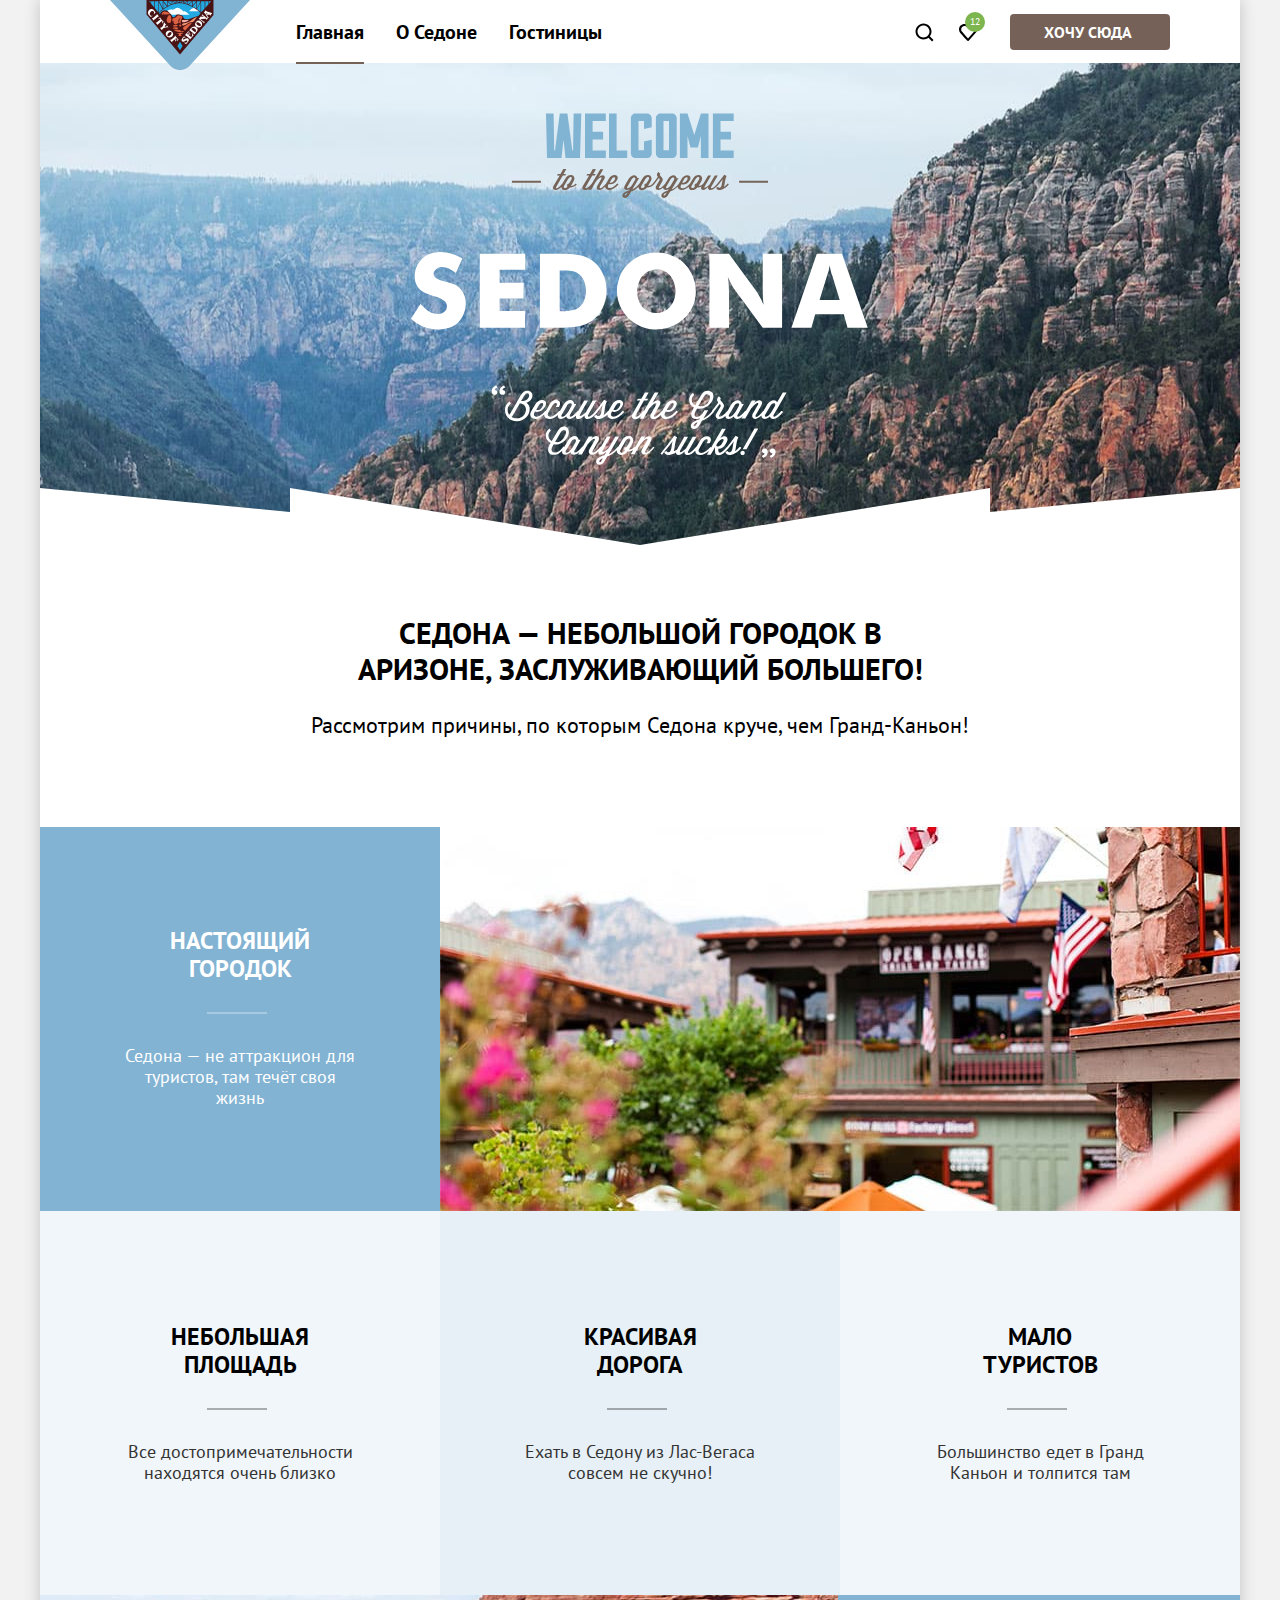
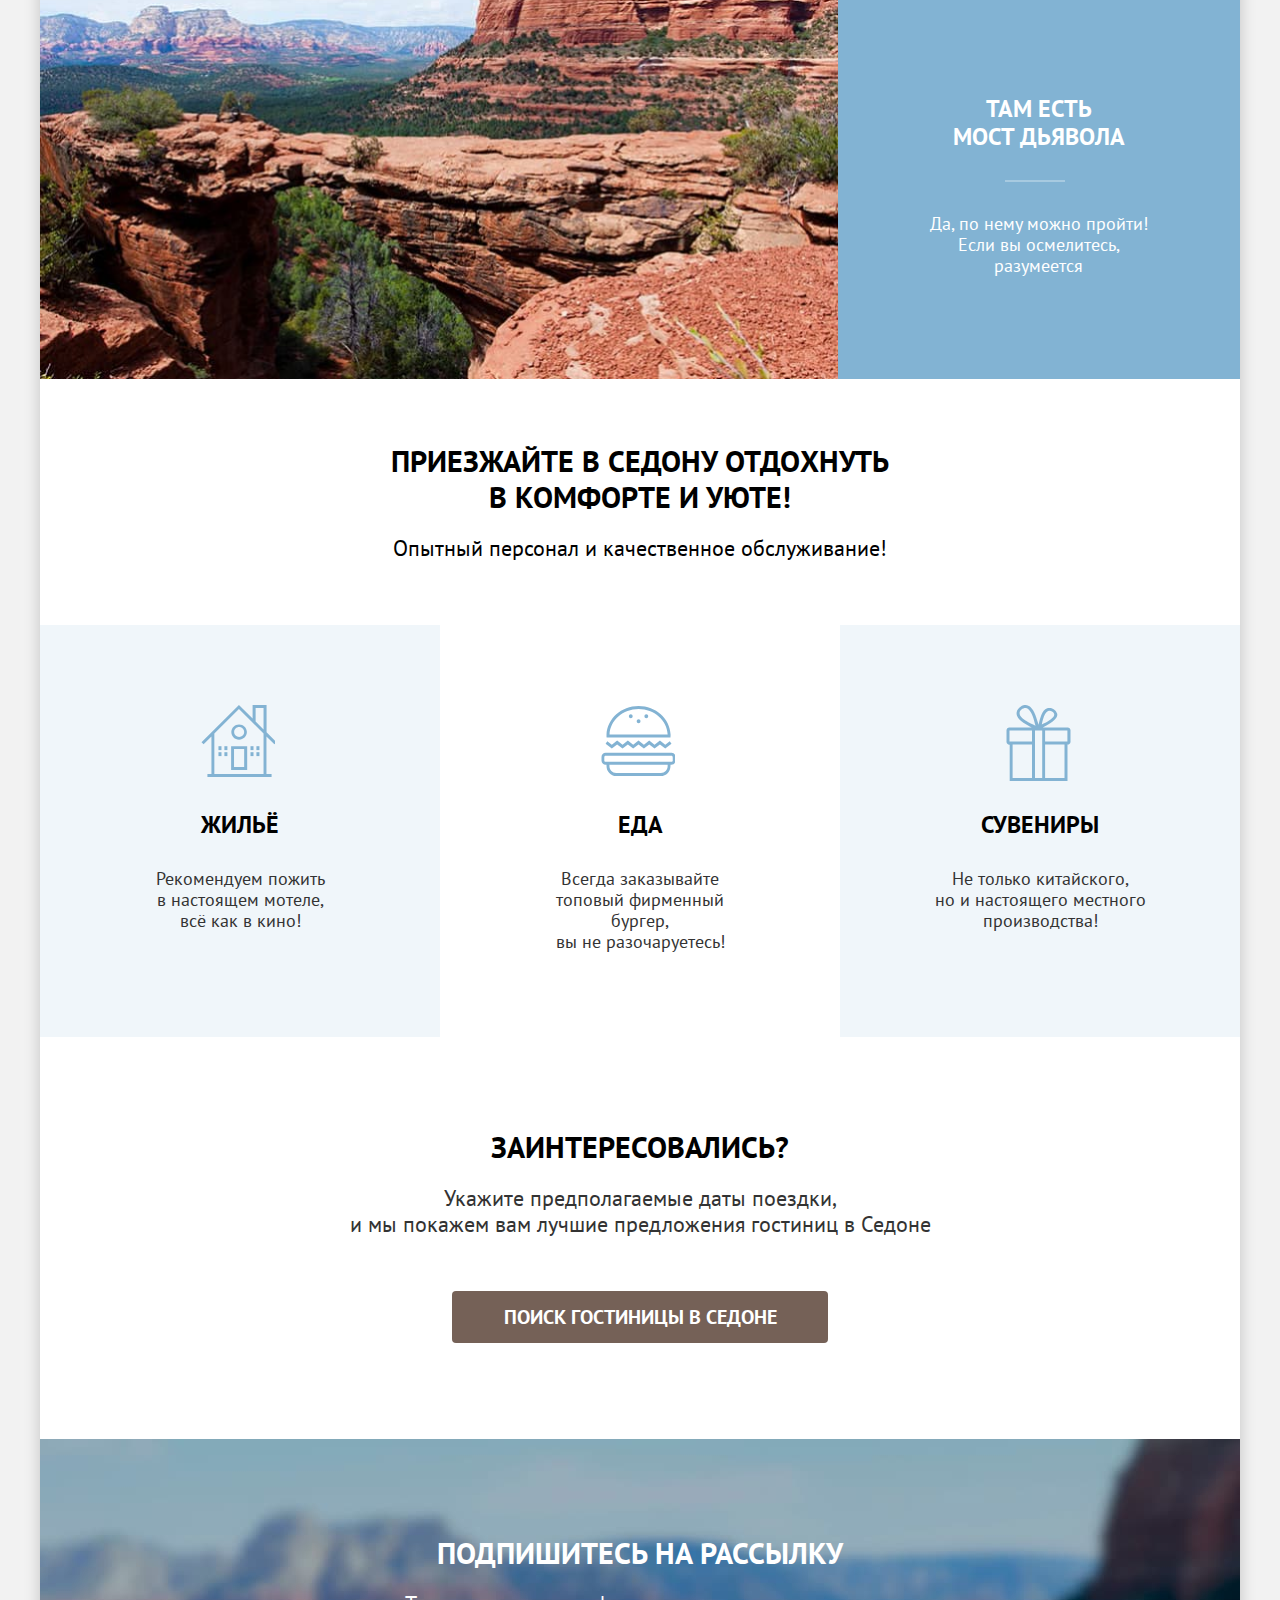
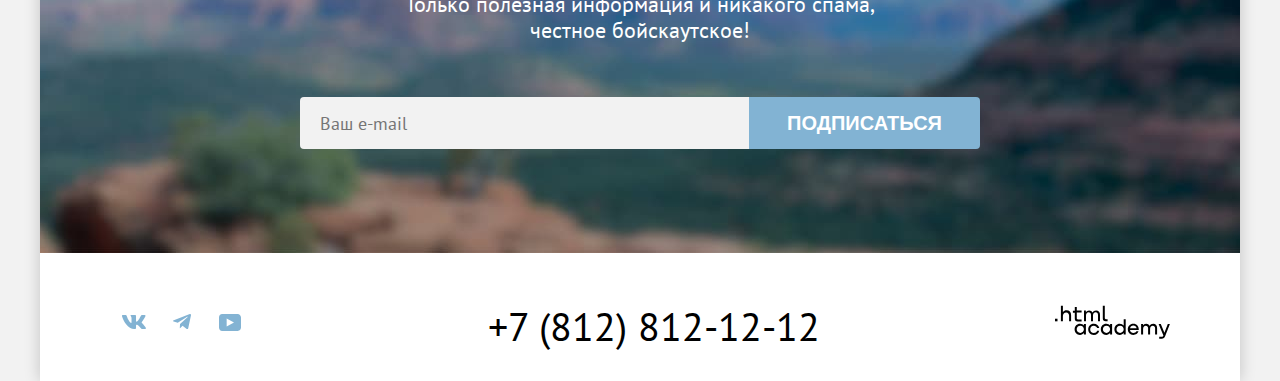
==== commit 5656e508: ":heavy_check_mark: Сборка #9" ====
--- a/9/index.html
+++ b/9/index.html
@@ -3,6 +3,7 @@
   <head>
     <meta charset="utf-8">
     <title>HTML Academy: Седона</title>
+    <link rel="icon" type="image/png" sizes="32x32" href="images/favicon.png">
     <link rel="stylesheet" href="styles/styles.css">
     <base href="https://htmlacademy-htmlcss.github.io/2109103-sedona-36/9/">
 </head>
@@ -69,26 +70,26 @@
             </li>
             <li class="advantages-location-item bright-block">
               <div class="item-container item-container-white">
-                <h3 class="advantages-location-title">Небольшая площадь</h3>
+                <h3 class="advantages-location-title title-black">Небольшая площадь</h3>
                 <p class="advantages-location-description">Все достопримечательности находятся очень близко</p>
               </div>
             </li>
             <li class="advantages-location-item dark-block">
               <div class="item-container item-container-white">
-                <h3 class="advantages-location-title">Красивая дорога</h3>
+                <h3 class="advantages-location-title title-black">Красивая дорога</h3>
                 <p class="advantages-location-description">Ехать в Седону из Лас-Вегаса совсем не скучно!</p>
               </div>
             </li>
             <li class="advantages-location-item bright-block">
               <div class="item-container item-container-white">
-                <h3 class="advantages-location-title">Мало туристов</h3>
+                <h3 class="advantages-location-title title-black">Мало туристов</h3>
                 <p class="advantages-location-description">Большинство едет в Гранд Каньон и толпится там</p>
               </div>
             </li>
             <li class="advantages-location-item location-item-image">
               <img class="advantages-location-image" src="images/advantages/advantages-photo-2.jpg" width="800" height="384" alt="Вид на каньон в городе Седона.">
               <div class="item-container">
-                <h3 class="advantages-location-title">Там есть мост дьявола</h3>
+                <h3 class="advantages-location-title">Там есть<br>мост дьявола</h3>
                 <p class="advantages-location-description">Да, по нему можно пройти! Если вы осмелитесь, разумеется</p>
               </div>
             </li>
@@ -103,22 +104,22 @@
           <ul class="advantages-company-list">
             <li class="advantages-company-item advantages-accomodation bright-block">
               <h3 class="advantages-company-title ">Жильё</h3>
-              <p class="advantages-company-description">Рекомендуем пожить в настоящем мотеле, всё как в кино!</p>
+              <p class="advantages-company-description">Рекомендуем пожить<br>в настоящем мотеле,<br>всё как в кино!</p>
             </li>
             <li class="advantages-company-item advantages-food">
               <h3 class="advantages-company-title">Еда</h3>
-              <p class="advantages-company-description">Всегда заказывайте топовый фирменный бургер, вы не разочаруетесь!</p>
+              <p class="advantages-company-description">Всегда заказывайте<br>топовый фирменный бургер,<br>вы не разочаруетесь!</p>
             </li>
             <li class="advantages-company-item advantages-souvenirs bright-block">
               <h3 class="advantages-company-title">Сувениры</h3>
-              <p class="advantages-company-description">Не только китайского, но и настоящего местного производства!</p>
+              <p class="advantages-company-description">Не только китайского,<br>но и настоящего местного<br>производства!</p>
             </li>
           </ul>
         </section>
 
         <section class="book-hotel">
           <h2 class="book-hotel-title">Заинтересовались?</h2>
-          <p class="book-hotel-description">Укажите предполагаемые даты поездки, и мы покажем вам лучшие предложения гостиниц в Седоне</p>
+          <p class="book-hotel-description">Укажите предполагаемые даты поездки,<br>и мы покажем вам лучшие предложения гостиниц в Седоне</p>
           <a class="button book-hotel-button" href="catalog.html">Поиск гостиницы в Седоне</a>
         </section>
       </main>
@@ -126,9 +127,9 @@
       <footer class="page-footer">
           <section class="subscription">
             <h2 class="subscription-title">Подпишитесь на рассылку</h2>
-            <p class="subscription-description">Только полезная информация и никакого спама, честное бойскаутское!</p>
+            <p class="subscription-description">Только полезная информация и никакого спама,<br>честное бойскаутское!</p>
             <form action="https://echo.htmlacademy.ru/" class="subscription-form" method="post">
-              <label class="visually-hidden" for="id-input">Ваш E-mail</label>
+              <label class="visually-hidden" for="id-input">Ваш E-mail.</label>
               <input class="subscription-field" id="id-input" type="email" name="subscription-email" placeholder="Ваш e-mail">
               <button class="button subscription-button" type="submit">Подписаться</button>
             </form>
@@ -194,10 +195,10 @@
         </div>
       </footer>
     </div>
-    <div class="modal-container">
+    <div class="modal-container modal-container-close">
       <div class="modal modal-search">
-        <button class="modal-close-button">
-          <span class="visually-hidden">Закрыть окно</span>
+        <button type="button" class="modal-close-button">
+          <span class="visually-hidden">Закрыть окно.</span>
         </button>
         <section class="modal-content">
           <h2 class="modal-title">Поиск гостиниц в Седоне</h2>
@@ -213,32 +214,32 @@
               <span class="date date-free">На эти даты есть свободные номера. Пока есть.</span>
             </p>
             <div class="field-people-container">
-              <p class="field-group field-group-people">
+              <div class="field-group field-group-people">
                 <div class="field-people-left">
                   <label class="check-label check-label-people label-adults" for="adults">Взрослые:</label>
                   <div class="field-button-container">
-                    <button class="field-button button-minus">
+                    <button type="button" class="field-button button-minus">
                       <svg class="button-icon icon-plus" aria-hidden="true" focusable="false" width="14" height="2" viewBox="0 0 14 2" fill="none" xmlns="http://www.w3.org/2000/svg">
                         <path d="M0 0L0 2L14 2V0L0 0Z"/>
                       </svg>
                     </button>
                     <input class="adults-field field" type="number" id="adults" name="adults" placeholder="2">
-                    <button class="field-button button-plus">
+                    <button type="button" class="field-button button-plus">
                       <svg class="button-icon icon-minus" aria-hidden="true" focusable="false" width="20" height="20" viewBox="0 0 20 20" fill="none" xmlns="http://www.w3.org/2000/svg">
                         <path d="M17 9H11V3H9V9H3V11H9V17H11V11H17V9Z"/>
                       </svg>
                     </button>
                   </div>
                 </div>
-              </p>
-              <p class="field-group field-group-people">
+              </div>
+              <div class="field-group field-group-people">
                 <div class="field-people-right">
                   <span class="check-label form-label-icon">
                     <label class="check-label check-label-people label-children" for="children">Дети:</label>
                     <span class="tooltip">
-                      <button class="tooltip-toggle" aria-labelledby="tooltip-label-date">
+                      <button type="button" class="tooltip-toggle" aria-labelledby="tooltip-label-date">
                         <svg class="tooltip-icon" width="26" height="26" viewBox="0 0 26 26" fill="none" xmlns="http://www.w3.org/2000/svg">
-                          <circle cx="13" cy="13" r="13" fill="#83B3D3"/>
+                          <circle cx="13" cy="13" r="13"/>
                           <path fill-rule="evenodd" clip-rule="evenodd" d="M12 7H14V9H12V7ZM14 19H12V10H14V19Z" fill="white"/>
                         </svg>
                       </button>
@@ -248,20 +249,20 @@
                     </span>
                   </span>
                   <div class="field-button-container">
-                    <button class="field-button button-minus">
+                    <button type="button" class="field-button button-minus">
                       <svg class="button-icon icon-plus" aria-hidden="true" focusable="false" width="14" height="2" viewBox="0 0 14 2" fill="none" xmlns="http://www.w3.org/2000/svg">
                         <path d="M0 0L0 2L14 2V0L0 0Z"/>
                       </svg>
                     </button>
                     <input class="children-field field" type="number" id="children" name="children" placeholder="2">
-                    <button class="field-button button-plus">
+                    <button type="button" class="field-button button-plus">
                       <svg class="button-icon icon-minus" aria-hidden="true" focusable="false" width="20" height="20" viewBox="0 0 20 20" fill="none" xmlns="http://www.w3.org/2000/svg">
                         <path d="M17 9H11V3H9V9H3V11H9V17H11V11H17V9Z"/>
                       </svg>
                     </button>
                   </div>
                 </div>
-              </p>
+              </div>
             </div>
             <button type="submit" class="button search-form-button">Найти</button>
           </form>
--- a/9/styles/styles.css
+++ b/9/styles/styles.css
@@ -47,7 +47,7 @@
 /*-------CONTAINERS--------*/
 
 .main-container {
-  margin-top: -6px;
+  margin-top: -11px;
   flex-grow: 1;
 }
 
@@ -67,7 +67,7 @@
 }
 
 .filters-container-left {
-  margin-right: 140px;
+  margin-right: 152px;
   display: flex;
 }
 
@@ -90,6 +90,7 @@
 .catalog-hotels-sorting {
   display: flex;
   align-items: center;
+  justify-content: space-between;
   padding: 50px 70px 40px 70px;
 }
 
@@ -98,18 +99,8 @@
   position: relative;
 }
 
-.item-container::before {
-  content: "";
-  position: absolute;
-  width: 60px;
-  display: block;
-  border: 1px solid #ffffff4d;
-  top: 186px;
-  right: 170px;
-}
-
-.item-container.item-container-white::before {
-  border: 1px solid #0000004d;
+.item-container-white {
+  padding: 112px 85px;
 }
 
 .card-content-container {
@@ -126,6 +117,7 @@
 
 .modal-container {
   position: fixed;
+  z-index: 2;
   top: 0;
   left: 0;
   display: flex;
@@ -250,7 +242,8 @@
   background-image: url("../images/calendar.svg");
   background-repeat: no-repeat;
   background-position: right 20px center;
-  appearance: none;
+  -webkit-appearance: none;
+          appearance: none;
 }
 
 .check-field:hover {
@@ -262,7 +255,7 @@
 }
 
 .check-field:focus-visible {
-  outline: 2px solid #000000;;
+  outline: 2px solid #000000;
 }
 
 .adults-field,
@@ -276,14 +269,16 @@
   border: none;
   border-radius: 0;
   padding: 14px 10px;
-  appearance: textfield;
+  -webkit-appearance: textfield;
+          appearance: textfield;
 }
 
 .adults-field::-webkit-outer-spin-button,
 .adults-field::-webkit-inner-spin-button,
 .children-field::-webkit-outer-spin-button,
 .children-field::-webkit-inner-spin-button {
-  appearance: none;
+  -webkit-appearance: none;
+          appearance: none;
   margin: 0;
 }
 
@@ -291,21 +286,6 @@
   display: block;
   position: relative;
 }
-
-/* .label-children::before {
-  display: block;
-  position: absolute;
-  content: "";
-  width: 20px;
-  height: 20px;
-  left: 62px;
-  top: 3px;
-  background-image: url("../images/information.svg");
-  background-position: center;
-  background-color: #83b3d3;
-  border-radius: 50%;
-  cursor: pointer;
-} */
 
 .field-button {
   padding: 23px 20px;
@@ -323,43 +303,39 @@
   border-radius: 0 4px 4px 0;
 }
 
-.icon-plus {
+.button-icon {
   position: absolute;
   top: 0;
   right: 0;
   bottom: 0;
   left: 0;
   margin: auto;
+  fill: #7561574d;
+}
+
+.icon-plus {
   width: 14px;
   height: 2px;
-  fill: #7561574D;
 }
 
 .icon-minus {
-  position: absolute;
-  top: 0;
-  right: 0;
-  bottom: 0;
-  left: 0;
-  margin: auto;
   width: 20px;
   height: 20px;
-  fill: #7561574D;
-}
-
-.icon-minus:hover,
-.icon-plus:hover {
+}
+
+button:hover .icon-minus,
+button:hover .icon-plus {
   fill: #000000;
 }
 
 .icon-minus:focus,
 .icon-plus:focus {
-  outline: 3px solid #82B3D3;
+  outline: 3px solid #82b3d3;
 }
 
 .icon-minus:active,
 .icon-plus:active {
-  fill: #7561574D;
+  fill: #7561574d;
 }
 
 .field-people-container {
@@ -388,7 +364,7 @@
 }
 
 .field-people-right .check-label-people {
-  margin-right: 46px;
+  margin-right: 20px;
   padding-right: 36px;
 }
 
@@ -415,6 +391,11 @@
   height: 100%;
   color: #83b3d3;
   display: block;
+  fill: #68a2ca;
+}
+
+.tooltip-toggle:hover svg {
+  fill: #68a2ca4d;
 }
 
 .tooltip-text {
@@ -438,7 +419,6 @@
   position: absolute;
   content: "";
   display: block;
-  top: 20px;
   width: 0;
   height: 0;
   top: -10px;
@@ -483,11 +463,13 @@
 }
 
 .navigation-user .navigation-link {
+  padding: 22px 12px;
   min-width: 20px;
   min-height: 20px;
 }
 
 .page-footer a {
+  margin-top: 8px;
   text-decoration: none;
   color: #000000;
 }
@@ -628,6 +610,7 @@
   font-weight: 700;
   font-size: 16px;
   line-height: 20px;
+  width: 92px;
 }
 
 .button:hover,
@@ -649,7 +632,7 @@
   display: block;
   border-radius: 4px;
   padding: 8px 50px;
-  width: 350px;
+  width: 276px;
   margin: 0 auto;
   margin-bottom: 96px;
   background-color: #756157;
@@ -659,17 +642,19 @@
 
 .subscription-button {
   border-radius: 0 4px 4px 0;
-  padding: 8px 50px;
+  padding: 8px 38px;
   font-weight: 700;
   font-size: 20px;
   line-height: 36px;
   background-color: #82b3d3;
   color: #ffffff;
+  width: 232px;
 }
 
 .subscription-button:hover,
 .subscription-button:focus,
 .button-apply:hover,
+.button-apply:focus,
 .hotel-card-button-favorite:hover,
 .hotel-card-button-favorite:focus {
   outline: none;
@@ -706,14 +691,15 @@
 }
 
 .button-reset:focus {
-  outline: 3px solid #83B3D3;
+  outline: 3px solid #83b3d3;
+  background: none;
   border-radius: 4px;
 }
 
 .button-display {
   min-width: 16px;
   min-height: 14px;
-  padding: 16px;
+  padding: 12px;
   color: #000000;
   border: 2px solid #e5e5e5;
   border-radius: 4px;
@@ -788,8 +774,8 @@
 }
 
 .search-form-button:hover,
-.search-form-button:focus  {
-  background-color: #68a2Ca;
+.search-form-button:focus {
+  background-color: #68a2ca;
 }
 
 /*-------HERO_BACKGROUND--------*/
@@ -804,10 +790,13 @@
 }
 
 .inner-hero {
+  display: flex;
+  flex-wrap: wrap;
+  flex-direction: column;
   background-image: url("../images/background/background-catalog.jpg");
   background-size: cover;
   background-repeat: no-repeat;
-  padding: 30px 70px 70px 70px;
+  padding: 35px 70px 70px 70px;
 }
 
 /*-------WELCOME--------*/
@@ -833,7 +822,7 @@
   font-size: 22px;
   line-height: 26px;
   margin: 0;
-  margin-bottom: 70px;
+  margin-bottom: 89px;
 }
 
 /*-------ADVANTAGES--------*/
@@ -883,14 +872,31 @@
 }
 
 .advantages-location-title {
+  position: relative;
   width: 175px;
   display: inline-block;
   margin: 0;
-  margin-bottom: 62px;
+  margin-bottom: 32px;
   font-weight: 700;
   font-size: 24px;
   line-height: 28px;
   text-transform: uppercase;
+  padding-bottom: 30px;
+}
+
+.advantages-location-title::before {
+  content: "";
+  position: absolute;
+  width: 60px;
+  display: block;
+  height: 2px;
+  background-color: #ffffff4d;
+  bottom: -1px;
+  transform: translateX(90%);
+}
+
+.advantages-location-title.title-black::before {
+  background-color: #0000004d;
 }
 
 .advantages-location-description {
@@ -937,14 +943,15 @@
 .advantages-company-item {
   padding: 180px 85px 85px 85px;
   width: 400px;
+  position: relative;
 }
 
 .advantages-company-title {
   margin: 0;
-  margin-bottom: 30px;
+  margin-bottom: 24px;
   font-weight: 700;
   font-size: 24px;
-  line-height: 28px;
+  line-height: 39px;
   text-transform: uppercase;
 }
 
@@ -956,10 +963,6 @@
   line-height: 21px;
 }
 
-.advantages-company-item {
-  position: relative;
-}
-
 .advantages-company-item::before {
   content: "";
   position: absolute;
@@ -987,14 +990,6 @@
   height: 77px;
 }
 
-/*-------ADVANTAGES--------*/
-
-.advantages-company-list,
-.advantages-location-list {
-  margin: 0;
-  padding: 0;
-}
-
 /*-------BOOK_HOTEL--------*/
 
 .book-hotel {
@@ -1002,11 +997,12 @@
 }
 
 .book-hotel-title {
-  margin: 0;
-  margin-bottom: 20px;
+  max-width: 620px;
+  margin: 0 auto;
+  margin-bottom: 24px;
   font-weight: 700;
   font-size: 30px;
-  line-height: 36px;
+  line-height: 28px;
   text-transform: uppercase;
 }
 
@@ -1014,7 +1010,7 @@
   width: 590px;
   display: inline-block;
   margin: 0;
-  margin-bottom: 56px;
+  margin-bottom: 54px;
   font-weight: 400;
   font-size: 22px;
   line-height: 26px;
@@ -1025,9 +1021,10 @@
 
 .subscription {
   padding: 96px 260px;
+  padding-bottom: 104px;
   text-align: center;
   background-image: url("../images/background/background-subscribe.jpg");
-  background-size: 100% auto;
+  background-size: cover;
   background-repeat: no-repeat;
   color: #ffffff;
 }
@@ -1072,7 +1069,7 @@
 }
 
 .subscription-field:focus {
-  outline: 2px solid #68a2ca;;
+  outline: 2px solid #68a2ca;
 }
 
 
@@ -1080,7 +1077,7 @@
 
 .contacts-adress {
   font-size: 40px;
-  line-height: 40px;
+  line-height: 50px;
   text-transform: uppercase;
   font-style: normal;
 }
@@ -1098,21 +1095,24 @@
 }
 
 .contacts-phone:active {
-  color: #7561574D;
+  color: #7561574d;
 }
 
 .footer-social-list {
   list-style-type: none;
   margin: 0;
   padding: 0;
-  display: flex;
-  margin-right: 42px;
+  margin-left: 30px;
+  display: flex;
+  flex-wrap: wrap;
+  align-items: center;
+  margin-right: 40px;
 }
 
 .social-item {
   min-width: 24px;
   min-height: 14px;
-  padding: 12px 14px;
+  padding: 19px 12px;
   position: relative;
 }
 
@@ -1126,8 +1126,11 @@
   fill: #83b3d3;
 }
 
-.social-icon:hover,
-.social-icon:focus {
+.social-link:focus svg {
+  fill: #68a2ca;
+}
+
+.social-icon:hover {
   outline: none;
   fill: #68a2ca;
 }
@@ -1157,8 +1160,11 @@
   fill: #000000;
 }
 
-.html-logo:hover,
-.html-logo:focus {
+.html-link:focus svg {
+  fill: #756157;
+}
+
+.html-logo:hover {
   outline: none;
   fill: #756157;
 }
@@ -1178,6 +1184,7 @@
 }
 
 .hotel-card-image {
+  display: block;
   margin-bottom: 16px;
 }
 
@@ -1187,7 +1194,7 @@
   font-size: 30px;
   line-height: 36px;
   text-transform: uppercase;
-  margin-right: 200px;
+  margin-right: 154px;
 }
 
 .catalog-hotels-select-control {
@@ -1202,7 +1209,9 @@
   background-image: url("../images/arrow.svg");
   background-repeat: no-repeat;
   background-position: right 16px center;
-  appearance: none;
+  -webkit-appearance: none;
+          appearance: none;
+  margin-right: 21px;
 }
 
 .catalog-hotels-select-control:hover {
@@ -1306,7 +1315,6 @@
   padding: 0;
   margin: 0;
   list-style-type: none;
-  margin-left: auto;
 }
 
 .hotel-card {
@@ -1320,20 +1328,14 @@
 
 /*-------CATALOG_FILTERS--------*/
 
-.inner-hero {
-  display: flex;
-  flex-wrap: wrap;
-  flex-direction: column;
-}
-
 .inner-header-title {
   display: block;
-  margin-bottom: 8px;
   font-weight: 700;
   font-size: 60px;
   line-height: 78px;
   color: #ffffff;
   margin: 0;
+  margin-bottom: 8px;
   padding: 0;
 }
 
@@ -1367,7 +1369,7 @@
 }
 
 .toggle-min {
-  top: -8px
+  top: -8px;
 }
 
 .toggle-max {
@@ -1379,21 +1381,17 @@
   background-color: #e6e6e6;
 }
 
-.range-toggle:active,
-.range-toggle:focus {
-  outline: 2px solid #68a2ca;
-}
-
 .range-input {
   display: block;
-  width: 98px;
+  width: 99px;
   font: inherit;
   text-align: left;
   font-weight: 700;
   background-color: #f2f2f2;
   border: none;
-  padding: 12px 20px;
-  appearance: textfield;
+  padding: 14px 20px;
+  -webkit-appearance: textfield;
+          appearance: textfield;
 }
 
 .input-placeholder {
@@ -1406,7 +1404,7 @@
   font-family: inherit;
   font-size: 18px;
   line-height: 24px;
-  color: rgb(170, 170, 170);
+  color: #aaaaaa;
 }
 
 .input-placeholder-right {
@@ -1414,19 +1412,15 @@
 }
 
 .input-placeholder-left {
-  right: 160px
+  right: 160px;
 }
 
 .range-input:hover {
   background-color: #e6e6e6;
 }
 
-.range-input:focus {
+.range-input:focus:not(:placeholder-shown) {
   outline: 2px solid #000000;
-}
-
-.range-input:active {
-  outline: 3px solid #83b3d3;
 }
 
 .range-input-left {
@@ -1439,7 +1433,8 @@
 
 .range-input::-webkit-outer-spin-button,
 .range-input::-webkit-inner-spin-button {
-  appearance: none;
+  -webkit-appearance: none;
+          appearance: none;
   margin: 0;
 }
 
@@ -1457,6 +1452,7 @@
   position: relative;
   display: block;
   padding-left: 36px;
+  line-height: 23px;
 }
 
 .control-mark {
@@ -1477,20 +1473,12 @@
   border-radius: 50%;
 }
 
-.control-mark:focus-visible {
-  outline: 3px solid #83b3d3;
-}
-
 .control:hover .control-mark {
-  box-shadow: 0 4px 10px rgba(0, 0, 0, 0.25);
-}
-
-.control:focus .control-mark {
-  outline: 3px solid #83b3d3;
-}
-
-.control:active .control-mark {
-  outline: 2px solid #83b3d3;
+  background-color: #ffffff4d;
+}
+
+.control-input:focus + .control-mark {
+  outline: 3px solid #68a2ca;
 }
 
 .control-input[type="checkbox"]:checked + .control-mark::before {
@@ -1514,6 +1502,15 @@
   content: "";
 }
 
+.control-mark:active {
+  outline: none;
+}
+
+.control-input:active + .control-mark {
+  outline: none;
+  background-color: #ffffff4d;
+}
+
 .catalog-filters {
   color: #ffffff;
 }
@@ -1523,6 +1520,7 @@
   font-weight: 700;
   font-size: 20px;
   line-height: 24px;
+  text-transform: capitalize;
 }
 
 .catalog-filters form {
@@ -1594,6 +1592,7 @@
 
 .main-navigation {
   display: flex;
+  align-items: flex-start;
   padding: 0 70px 0 70px;
   margin: 0 auto;
 }
